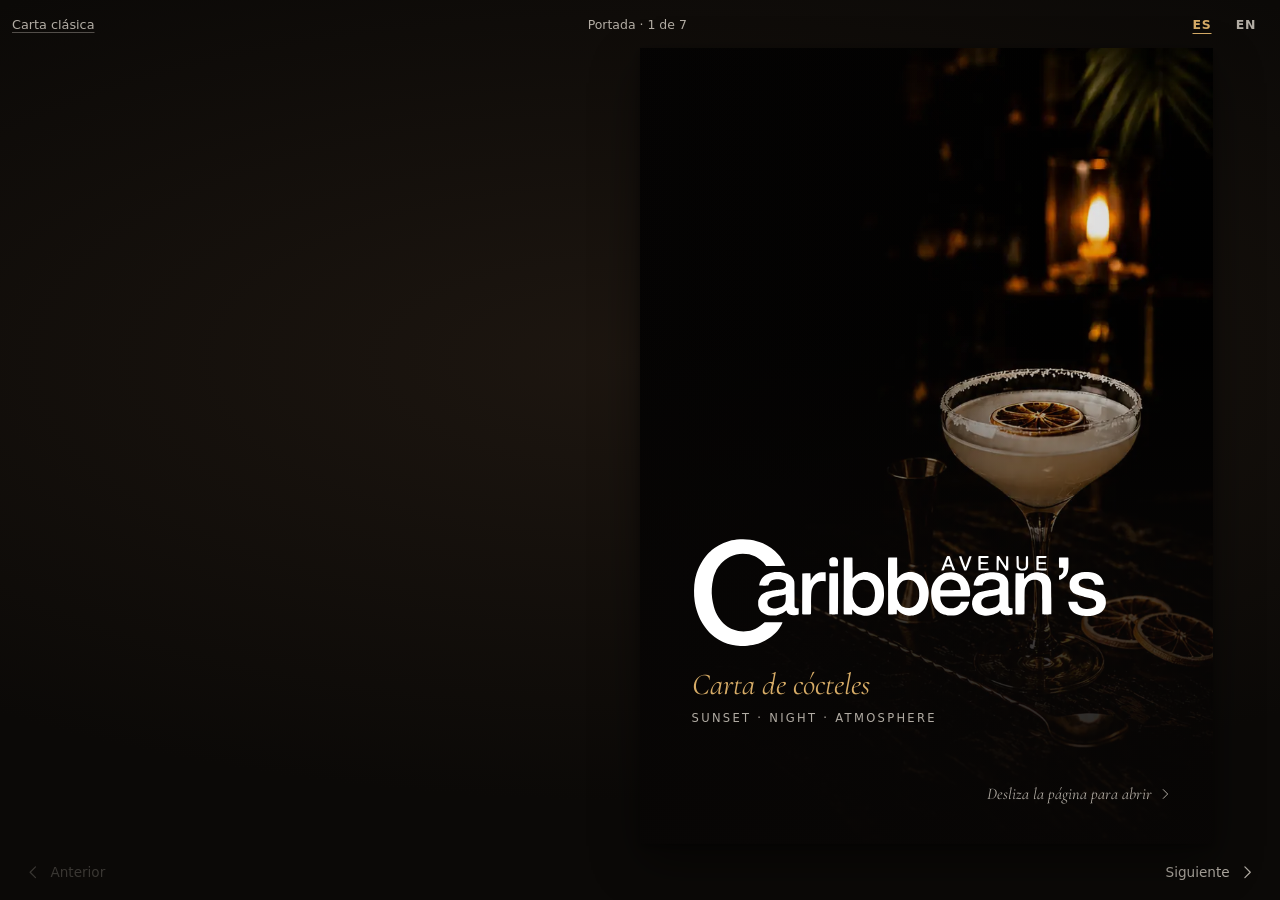
==== libro/index.html @ bbd30060 "Carta de 12 cócteles, Top ventas, logo real y modo libro editorial - Carta clásica: los 12 cócteles " ====
<!doctype html>
<html lang="es">
  <head>
    <meta charset="utf-8">
    <meta name="viewport" content="width=device-width, initial-scale=1, viewport-fit=cover">
    <meta name="theme-color" content="#0d0b09">
    <meta name="robots" content="noindex">
    <meta name="description" content="Carta de cócteles de Caribbean's Avenue, en formato libro.">
    <title>Caribbean's Avenue · Carta</title>
    <link rel="icon" href="data:image/svg+xml,%3Csvg xmlns='http://www.w3.org/2000/svg' viewBox='0 0 32 32'%3E%3Crect width='32' height='32' rx='7' fill='%23070606'/%3E%3Cg fill='none' stroke='%23d7ac67' stroke-width='2' stroke-linecap='round'%3E%3Cpath d='M16 26V12'/%3E%3Cpath d='M16 13c-5 1-7 4-8 8M16 13c5 1 7 4 8 8M16 12c-3-3-6-4-9-3M16 12c3-3 6-4 9-3M16 12c-1-4 0-6 2-8'/%3E%3C/g%3E%3C/svg%3E">
    <link rel="preload" href="../assets/fonts/cormorant.woff2" as="font" type="font/woff2" crossorigin>
    <link rel="preload" href="../assets/fonts/cormorant-italic.woff2" as="font" type="font/woff2" crossorigin>
    <link rel="preload" as="image" href="../assets/img/portada-828.webp" imagesrcset="../assets/img/portada-540.webp 540w, ../assets/img/portada-828.webp 828w" imagesizes="100vw" fetchpriority="high">
    <!-- fetch the whole module graph in parallel instead of import-by-import (matters on 3G) -->
    <link rel="modulepreload" href="js/main.js">
    <link rel="modulepreload" href="js/config.js">
    <link rel="modulepreload" href="js/data-adapter.js">
    <link rel="modulepreload" href="js/motion.js">
    <link rel="modulepreload" href="js/text-motion.js">
    <link rel="modulepreload" href="js/editorial-pages.js">
    <link rel="modulepreload" href="js/book-engine.js">
    <link rel="modulepreload" href="js/product-detail.js">
    <link rel="modulepreload" href="js/shared-transition.js">
    <link rel="modulepreload" href="../data/carta.js">
    <link rel="stylesheet" href="css/tokens.css">
    <link rel="stylesheet" href="themes/caribbeans-avenue.css">
    <link rel="stylesheet" href="css/editorial.css">
  </head>
  <body>
    <div class="app" id="app">
      <header class="chrome chrome-top">
        <a class="chrome-link" href="../" data-i18n="classic">Carta clásica</a>
        <p class="folio" id="folio" aria-live="polite"></p>
        <div class="lang" role="group" aria-label="Idioma / Language">
          <button type="button" data-locale="es" aria-pressed="true">ES</button>
          <button type="button" data-locale="en" aria-pressed="false">EN</button>
        </div>
      </header>

      <main class="stage" id="stage" aria-label="Carta">
        <!-- Pages are built from data/carta.js by editorial-pages.js -->
        <noscript>
          <p class="noscript">Esta versión necesita JavaScript. <a href="../">Abrir la carta clásica</a>.</p>
        </noscript>
      </main>

      <nav class="chrome chrome-bottom" aria-label="Pasar página">
        <button class="turn turn-prev" type="button" data-turn="prev">
          <svg viewBox="0 0 24 24" aria-hidden="true"><path d="M15 5l-7 7 7 7"/></svg>
          <span data-i18n="prev">Anterior</span>
        </button>
        <button class="turn turn-next" type="button" data-turn="next">
          <span data-i18n="next">Siguiente</span>
          <svg viewBox="0 0 24 24" aria-hidden="true"><path d="M9 5l7 7-7 7"/></svg>
        </button>
      </nav>
    </div>

    <dialog class="detail" id="detail" aria-labelledby="detailName">
      <div class="detail-surface" id="detailSurface">
        <div class="detail-bar">
          <button class="detail-close" type="button" data-close>
            <svg viewBox="0 0 24 24" aria-hidden="true"><path d="M15 5l-7 7 7 7"/></svg>
            <span data-i18n="back">Volver a la carta</span>
          </button>
        </div>
        <div class="detail-hero" id="detailHero"></div>
        <div class="detail-body">
          <h2 class="detail-name" id="detailName"></h2>
          <p class="detail-price" id="detailPrice"></p>
          <p class="detail-description" id="detailDescription"></p>
          <section class="detail-section" aria-labelledby="ingredientsTitle">
            <h3 id="ingredientsTitle" data-i18n="ingredients">Ingredientes</h3>
            <ul class="ingredients" id="detailIngredients"></ul>
          </section>
          <section class="detail-section" aria-labelledby="allergensTitle">
            <h3 id="allergensTitle" data-i18n="allergens">Alérgenos</h3>
            <p class="detail-allergens" id="detailAllergens"></p>
          </section>
          <p class="detail-meta" id="detailMeta"></p>
          <button class="detail-replay" id="detailReplay" type="button" hidden>
            <svg viewBox="0 0 24 24" aria-hidden="true"><path d="M4 12a8 8 0 1 0 2.4-5.7M4 4v4.5h4.5"/></svg>
            <span data-i18n="replay">Ver de nuevo</span>
          </button>
        </div>
      </div>
    </dialog>

    <script src="vendor/page-flip-2.0.7.browser.js" defer></script>
    <script src="vendor/gsap-3.15.0.min.js" defer></script>
    <script type="module" src="js/main.js"></script>
  </body>
</html>
---- libro/css/tokens.css ----
/* Aledares · editorial menu engine · design tokens
   Engine defaults. Each restaurant overrides them in themes/<restaurant>.css;
   the engine CSS (editorial.css) only ever reads these variables. */

:root {
  /* Colour: the table, the paper, the ink */
  --ed-table: #0d0b09;
  --ed-table-light: #1a1511;
  --ed-paper: #ece4d6;
  --ed-paper-shade: #ddd2bf;
  --ed-ink: #1e1a16;
  --ed-ink-soft: #5f564d;
  --ed-ink-faint: rgba(30, 26, 22, 0.16);
  --ed-accent: #7a5a24;          /* prices, marks: 5.1:1 on --ed-paper */
  --ed-accent-bright: #d7ac67;   /* accent on dark surfaces */
  --ed-on-dark: #f3ece0;
  --ed-on-dark-soft: rgba(243, 236, 224, 0.72);
  --ed-focus: #b07d2c;

  /* Type */
  --ed-serif: "Cormorant Garamond", "Iowan Old Style", "Palatino Linotype", Georgia, serif;
  --ed-sans: ui-sans-serif, system-ui, -apple-system, "Segoe UI", Roboto, sans-serif;
  --ed-display-weight: 600;
  --ed-label-tracking: 0.16em;

  /* Spacing scale (4-based) */
  --ed-s1: 0.25rem;
  --ed-s2: 0.5rem;
  --ed-s3: 0.75rem;
  --ed-s4: 1rem;
  --ed-s5: 1.5rem;
  --ed-s6: 2rem;
  --ed-s7: 3rem;

  /* Paper */
  --ed-paper-shadow: 0 1.2rem 2.8rem rgba(0, 0, 0, 0.45), 0 0.2rem 0.5rem rgba(0, 0, 0, 0.3);
  --ed-spine-shade: 0.16;        /* darkness of the gutter gradient */
  --ed-grain-opacity: 0.32;

  /* Glass & reflections (cocktail scene) */
  --ed-glass-highlight: 0.7;

  /* Motion: two curves, a handful of durations */
  --ed-ease-out: cubic-bezier(0.215, 0.61, 0.355, 1);   /* = GSAP power3.out */
  --ed-ease-in: cubic-bezier(0.55, 0.085, 0.68, 0.53);  /* = GSAP power2.in */
  --ed-dur-micro: 160ms;
  --ed-dur-text: 360ms;
  --ed-dur-open: 420ms;
  --ed-dur-close: 320ms;

  /* Layout */
  --ed-chrome-top: 3rem;
  --ed-chrome-bottom: 3.5rem;
  --ed-stage-gap: 0.5rem;
  --ed-tap: 2.75rem;             /* minimum touch target */
}
---- libro/themes/caribbeans-avenue.css ----
/* Caribbean's Avenue · theme for the editorial menu engine.
   Night bar, warm gold, ivory paper. Fonts: Cormorant Garamond (SIL OFL 1.1), self-hosted. */

@font-face {
  font-family: "Cormorant Garamond";
  src: url("../../assets/fonts/cormorant.woff2") format("woff2");
  font-weight: 300 700;
  font-style: normal;
  font-display: swap;
}

@font-face {
  font-family: "Cormorant Garamond";
  src: url("../../assets/fonts/cormorant-italic.woff2") format("woff2");
  font-weight: 400 600;
  font-style: italic;
  font-display: swap;
}

:root {
  --ed-table: #0b0907;
  --ed-table-light: #1d1610;
  --ed-paper: #ede5d7;
  --ed-paper-shade: #ddd1bc;
  --ed-ink: #1f1a15;
  --ed-ink-soft: #5c5249;
  --ed-accent: #7a5a24;
  --ed-accent-bright: #d7ac67;
}
---- libro/css/editorial.css ----
/* Aledares · editorial menu engine
   Reads only tokens (--ed-*). Restaurant look lives in themes/. */

* {
  box-sizing: border-box;
}

html,
body {
  height: 100%;
  margin: 0;
  overflow: hidden;
  background: var(--ed-table);
  color: var(--ed-on-dark);
  font-family: var(--ed-sans);
  -webkit-text-size-adjust: 100%;
}

body {
  min-width: 320px;
  background:
    radial-gradient(120% 70% at 50% 40%, var(--ed-table-light), transparent 70%),
    var(--ed-table);
}

button {
  font: inherit;
  color: inherit;
}

:focus-visible {
  outline: 2px solid var(--ed-focus);
  outline-offset: 3px;
}

::selection {
  background: rgba(176, 125, 44, 0.3);
}

h1,
h2,
h3,
p,
ul,
ol,
figure {
  margin: 0;
}

ul,
ol {
  padding: 0;
  list-style: none;
}

.tm-word {
  display: inline-block;
}

/* ---------- App frame ---------- */

.app {
  display: grid;
  grid-template-rows: var(--ed-chrome-top) minmax(0, 1fr) var(--ed-chrome-bottom);
  height: 100vh;
  height: 100svh;
  padding: env(safe-area-inset-top) env(safe-area-inset-right) env(safe-area-inset-bottom) env(safe-area-inset-left);
  transform-origin: 50% 45%;
}

.chrome {
  display: flex;
  align-items: center;
  justify-content: space-between;
  gap: var(--ed-s3);
  padding: 0 var(--ed-s3);
  color: var(--ed-on-dark-soft);
  font-size: 0.8rem;
}

.chrome-link {
  display: inline-flex;
  align-items: center;
  min-height: var(--ed-tap);
  color: inherit;
  text-decoration: underline;
  text-decoration-color: rgba(243, 236, 224, 0.3);
  text-underline-offset: 0.25em;
}

.folio {
  overflow: hidden;
  font-size: 0.78rem;
  font-variant-numeric: tabular-nums;
  text-overflow: ellipsis;
  white-space: nowrap;
}

.lang {
  display: flex;
}

.lang button {
  min-width: var(--ed-tap);
  min-height: var(--ed-tap);
  padding: 0;
  border: 0;
  background: transparent;
  color: var(--ed-on-dark-soft);
  font-size: 0.78rem;
  font-weight: 600;
  letter-spacing: 0.06em;
  cursor: pointer;
}

.lang button[aria-pressed="true"] {
  color: var(--ed-accent-bright);
  text-decoration: underline;
  text-underline-offset: 0.35em;
}

.turn {
  display: inline-flex;
  align-items: center;
  gap: var(--ed-s2);
  min-height: var(--ed-tap);
  padding: 0 var(--ed-s3);
  border: 0;
  background: transparent;
  color: var(--ed-on-dark-soft);
  font-size: 0.85rem;
  cursor: pointer;
  transition: color var(--ed-dur-micro) ease, opacity var(--ed-dur-micro) ease;
}

.turn svg,
.detail-close svg,
.detail-replay svg {
  width: 1.15rem;
  height: 1.15rem;
  fill: none;
  stroke: currentColor;
  stroke-width: 1.6;
  stroke-linecap: round;
  stroke-linejoin: round;
}

.turn:disabled {
  opacity: 0.28;
  cursor: default;
}

@media (hover: hover) {
  .turn:not(:disabled):hover,
  .chrome-link:hover {
    color: var(--ed-on-dark);
  }
}

/* ---------- Stage & book ---------- */

.stage {
  position: relative;
  display: flex;
  align-items: center;
  justify-content: center;
  min-height: 0;
  margin: 0 var(--ed-stage-gap);
  touch-action: pan-y pinch-zoom;
  user-select: none;
  -webkit-user-select: none;
  -webkit-touch-callout: none;
}

.book {
  width: 100%;
}

.stage.is-dragging,
.stage.is-dragging * {
  cursor: grabbing;
}

.noscript {
  max-width: 24rem;
  padding: var(--ed-s5);
  color: var(--ed-on-dark);
  font-family: var(--ed-serif);
  font-size: 1.3rem;
  text-align: center;
}

.noscript a {
  color: var(--ed-accent-bright);
}

/* ---------- Pages ---------- */

.page {
  position: relative;
  overflow: hidden;
  container-type: size;
  background: var(--ed-paper);
  color: var(--ed-ink);
  box-shadow: var(--ed-paper-shadow);
}

.page--paper {
  --grain: url("data:image/svg+xml,%3Csvg xmlns='http://www.w3.org/2000/svg' width='180' height='180'%3E%3Cfilter id='n'%3E%3CfeTurbulence type='fractalNoise' baseFrequency='.85' numOctaves='2' stitchTiles='stitch'/%3E%3CfeColorMatrix values='0 0 0 0 .12 0 0 0 0 .1 0 0 0 0 .08 0 0 0 .1 0'/%3E%3C/filter%3E%3Crect width='100%25' height='100%25' filter='url(%23n)'/%3E%3C/svg%3E");
  background:
    linear-gradient(90deg, rgba(40, 28, 16, var(--ed-spine-shade)), rgba(40, 28, 16, 0) 7%),
    var(--grain),
    linear-gradient(180deg, var(--ed-paper), var(--ed-paper-shade));
}

/* Left-hand pages of a spread carry the gutter on the right. */
.page--paper.--left {
  background:
    linear-gradient(270deg, rgba(40, 28, 16, var(--ed-spine-shade)), rgba(40, 28, 16, 0) 7%),
    var(--grain),
    linear-gradient(180deg, var(--ed-paper), var(--ed-paper-shade));
}

.page-body {
  position: absolute;
  inset: 9cqh 8cqw 9cqh 11cqw;
  display: flex;
  flex-direction: column;
}

.folio-foot {
  position: absolute;
  right: 8cqw;
  bottom: 3.6cqh;
  left: 11cqw;
  display: flex;
  justify-content: space-between;
  color: var(--ed-ink-soft);
  font-family: var(--ed-serif);
  font-size: 0.95rem;
  font-variant: small-caps;
  font-variant-numeric: oldstyle-nums;
  letter-spacing: 0.05em;
}

/* Cover */
.page--cover,
.page--back {
  background: #0b0907;
  color: var(--ed-on-dark);
}

.cover-photo {
  position: absolute;
  inset: 0;
  width: 100%;
  height: 100%;
  object-fit: cover;
  object-position: 68% center;
}

.cover-shade {
  position: absolute;
  inset: 0;
  background:
    linear-gradient(0deg, rgba(8, 6, 5, 0.94) 0%, rgba(8, 6, 5, 0.72) 34%, rgba(8, 6, 5, 0.12) 64%),
    linear-gradient(90deg, rgba(8, 6, 5, 0.55), transparent 70%);
}

.cover-text {
  position: absolute;
  right: 10cqw;
  bottom: 15cqh;
  left: 9cqw;
}

/* The real logotype: never re-set in a font. */
.cover-title {
  width: min(80cqw, 26rem);
  margin: 0;
  line-height: 0;
}

.cover-logo {
  display: block;
  width: 100%;
  height: auto;
}

.cover-sub {
  margin-top: 1.1rem;
  color: var(--ed-accent-bright);
  font-family: var(--ed-serif);
  font-size: clamp(1.25rem, 6.4cqw, 1.9rem);
  font-style: italic;
}

.cover-tagline {
  margin-top: 0.5rem;
  color: var(--ed-on-dark-soft);
  font-size: 0.72rem;
  letter-spacing: 0.2em;
  text-transform: uppercase;
}

.cover-hint {
  position: absolute;
  right: 7cqw;
  bottom: 5cqh;
  display: inline-flex;
  align-items: center;
  gap: 0.3rem;
  color: var(--ed-on-dark-soft);
  font-family: var(--ed-serif);
  font-size: 1.02rem;
  font-style: italic;
}

.cover-hint svg {
  width: 1rem;
  height: 1rem;
  fill: none;
  stroke: currentColor;
  stroke-width: 1.5;
}

/* Contents */
.contents-title,
.cat-title {
  font-family: var(--ed-serif);
  font-weight: var(--ed-display-weight);
  line-height: 0.92;
  letter-spacing: -0.01em;
  text-wrap: balance;
}

.contents-title {
  font-size: clamp(2.4rem, 14cqw, 4.4rem);
}

.contents-list {
  margin-top: 4.5cqh;
  border-bottom: 1px solid var(--ed-ink-faint);
}

.contents-entry,
.top-entry,
.dish {
  width: 100%;
  border: 0;
  background: transparent;
  color: inherit;
  text-align: left;
  cursor: pointer;
  -webkit-tap-highlight-color: transparent;
}

.contents-entry {
  display: grid;
  grid-template-columns: minmax(0, 1fr) auto;
  align-items: baseline;
  column-gap: var(--ed-s3);
  min-height: var(--ed-tap);
  padding: 1.6cqh 0;
  border-top: 1px solid var(--ed-ink-faint);
}

.contents-name {
  font-family: var(--ed-serif);
  font-size: clamp(1.3rem, 6.6cqw, 1.8rem);
  font-weight: 600;
  line-height: 1.05;
}

.contents-sub {
  grid-column: 1;
  color: var(--ed-ink-soft);
  font-family: var(--ed-serif);
  font-size: 1rem;
  font-style: italic;
}

.contents-page {
  grid-column: 2;
  grid-row: 1 / span 2;
  align-self: center;
  color: var(--ed-accent);
  font-family: var(--ed-serif);
  font-size: 1.35rem;
  font-weight: 600;
  font-variant-numeric: oldstyle-nums;
}

.contents-top {
  margin-top: auto;
  padding-top: 3cqh;
}

.contents-top-title {
  display: flex;
  align-items: center;
  gap: 0.4rem;
  color: var(--ed-accent);
  font-size: 0.78rem;
  font-weight: 650;
  letter-spacing: 0.08em;
}

.contents-top-lede {
  margin-top: 0.2rem;
  color: var(--ed-ink-soft);
  font-family: var(--ed-serif);
  font-size: 1rem;
  font-style: italic;
}

.contents-top-list {
  margin-top: 0.6rem;
  counter-reset: top;
}

.top-entry {
  display: flex;
  align-items: baseline;
  gap: var(--ed-s3);
  min-height: var(--ed-tap);
  padding: 0.55rem 0;
  border-top: 1px solid var(--ed-ink-faint);
}

.top-entry-name {
  font-family: var(--ed-serif);
  font-size: 1.18rem;
  font-weight: 600;
}

.top-entry-price {
  margin-left: auto;
  color: var(--ed-accent);
  font-family: var(--ed-serif);
  font-size: 1.12rem;
  font-weight: 600;
  font-variant-numeric: tabular-nums;
}

.mark-star {
  flex: 0 0 auto;
  width: 0.95em;
  height: 0.95em;
  fill: none;
  stroke: currentColor;
  stroke-width: 1.7;
  stroke-linejoin: round;
}

/* Category pages: an off-centre photograph, then the list. */
.page--category {
  --photo-h: 33cqh;
}

.page--category:has(.cat-list[data-count="4"]) {
  --photo-h: 25cqh;
}

.cat-photo {
  position: absolute;
  top: 0;
  left: 0;
  width: 80%;
  height: var(--photo-h);
  overflow: hidden;
  background: #2a2119;
}

.cat-photo--right {
  right: 0;
  left: auto;
}

.cat-photo img {
  width: 100%;
  height: 100%;
  object-fit: cover;
  object-position: 70% 42%;
  opacity: 0;
  transition: opacity 500ms var(--ed-ease-out);
}

.cat-photo img.is-loaded {
  opacity: 1;
}

.page--category .page-body {
  top: calc(var(--photo-h) + 4.2cqh);
}

.cat-title {
  font-size: clamp(2.3rem, 12.5cqw, 4rem);
}

.cat-sub {
  margin-top: 0.35rem;
  color: var(--ed-ink-soft);
  font-family: var(--ed-serif);
  font-size: 1.1rem;
  font-style: italic;
}

.cat-list {
  margin-top: 3.2cqh;
}

.cat-list > li + li {
  border-top: 1px solid var(--ed-ink-faint);
}

.dish {
  display: grid;
  gap: 0.2rem;
  padding: 1.7cqh 0;
}

.dish-line {
  display: flex;
  align-items: baseline;
  gap: var(--ed-s3);
}

.dish-name {
  font-family: var(--ed-serif);
  font-size: clamp(1.25rem, 6.3cqw, 1.75rem);
  font-weight: 600;
  line-height: 1.05;
  transition: color var(--ed-dur-micro) ease;
}

.dish-price {
  margin-left: auto;
  color: var(--ed-accent);
  font-family: var(--ed-serif);
  font-size: clamp(1.15rem, 5.6cqw, 1.5rem);
  font-weight: 600;
  font-variant-numeric: lining-nums tabular-nums;
  white-space: nowrap;
}

.dish-desc {
  max-width: 32ch;
  color: var(--ed-ink-soft);
  font-family: var(--ed-serif);
  font-size: clamp(0.98rem, 4.5cqw, 1.15rem);
  font-style: italic;
  line-height: 1.28;
}

.dish-mark {
  display: inline-flex;
  align-items: center;
  gap: 0.3rem;
  margin-top: 0.15rem;
  color: var(--ed-accent);
  font-size: 0.74rem;
  font-weight: 600;
}

.dish:active .dish-name {
  color: var(--ed-accent);
}

@media (hover: hover) {
  .dish:hover .dish-name,
  .contents-entry:hover .contents-name,
  .top-entry:hover .top-entry-name {
    color: var(--ed-accent);
  }
}

/* Back cover */
.back-body {
  position: absolute;
  inset: 0;
  display: flex;
  flex-direction: column;
  align-items: center;
  justify-content: center;
  gap: 1.2rem;
  padding: 10cqh 12cqw;
  text-align: center;
}

.palm {
  width: 4.5rem;
  height: 4.5rem;
  fill: none;
  stroke: var(--ed-accent-bright);
  stroke-width: 2.2;
  stroke-linecap: round;
}

.back-thanks {
  font-family: var(--ed-serif);
  font-size: 1.7rem;
  font-style: italic;
}

.back-notes {
  display: grid;
  gap: 0.6rem;
  max-width: 28ch;
  color: var(--ed-on-dark-soft);
  font-size: 0.86rem;
  line-height: 1.5;
}

.back-venue {
  margin-top: 1rem;
  color: var(--ed-accent-bright);
  font-family: var(--ed-serif);
  font-size: 1.2rem;
  font-weight: 600;
}

/* Without the flipbook: the same pages in a column. */
.stage.is-scroll {
  display: block;
  overflow-y: auto;
  padding: var(--ed-s3) 0;
}

.stage.is-scroll .page {
  width: min(100%, 30rem);
  height: min(84svh, 46rem);
  margin: 0 auto var(--ed-s4);
}

/* ---------- Product detail ---------- */

.detail {
  position: fixed;
  inset: 0;
  width: 100%;
  max-width: none;
  height: 100%;
  max-height: none;
  margin: 0;
  padding: 0;
  border: 0;
  background: transparent;
  color: var(--ed-ink);
}

.detail::backdrop {
  background: rgba(6, 5, 4, 0.5);
}

.detail-surface {
  --hero-h: min(42svh, 26rem);
  position: absolute;
  inset: 0;
  overflow-x: hidden;
  overflow-y: auto;
  overscroll-behavior: contain;
  background:
    url("data:image/svg+xml,%3Csvg xmlns='http://www.w3.org/2000/svg' width='180' height='180'%3E%3Cfilter id='n'%3E%3CfeTurbulence type='fractalNoise' baseFrequency='.85' numOctaves='2' stitchTiles='stitch'/%3E%3CfeColorMatrix values='0 0 0 0 .12 0 0 0 0 .1 0 0 0 0 .08 0 0 0 .1 0'/%3E%3C/filter%3E%3Crect width='100%25' height='100%25' filter='url(%23n)'/%3E%3C/svg%3E"),
    var(--ed-paper);
}

.detail-bar {
  position: sticky;
  top: 0;
  z-index: 3;
  display: flex;
  height: calc(3.5rem + env(safe-area-inset-top));
  padding: calc(env(safe-area-inset-top) + 0.4rem) 0.75rem 0.4rem;
  pointer-events: none;
}

.detail-close {
  display: inline-flex;
  align-items: center;
  gap: 0.35rem;
  min-height: var(--ed-tap);
  padding: 0 1rem 0 0.7rem;
  border: 1px solid var(--ed-ink-faint);
  border-radius: 999px;
  background: rgba(237, 229, 215, 0.9);
  color: var(--ed-ink);
  font-size: 0.86rem;
  cursor: pointer;
  pointer-events: auto;
}

.detail-surface:is([data-hero="scene"], [data-hero="photo"]) .detail-close {
  border-color: rgba(243, 236, 224, 0.22);
  background: rgba(12, 9, 7, 0.55);
  color: var(--ed-on-dark);
}

.detail-hero {
  position: relative;
  height: var(--hero-h);
  margin-top: calc(-3.5rem - env(safe-area-inset-top));
  overflow: hidden;
  background: #0c0907;
}

.detail-surface[data-hero="type"] .detail-hero {
  display: none;
}

.detail-scene,
.detail-photo {
  display: block;
  width: 100%;
  height: 100%;
}

.detail-photo {
  object-fit: cover;
}

.detail-body {
  max-width: 38rem;
  margin: 0 auto;
  padding: 1.6rem 1.5rem calc(2.5rem + env(safe-area-inset-bottom)) 1.75rem;
}

/* No photo, no scene: the name is the picture. */
.detail-surface[data-hero="type"] .detail-body {
  padding-top: clamp(2.2rem, 14svh, 8rem);
}

.detail-surface[data-hero="type"] .detail-price {
  display: flex;
  align-items: center;
  gap: 0.9rem;
}

.detail-surface[data-hero="type"] .detail-price::after {
  content: "";
  flex: 0 0 4.5rem;
  height: 1px;
  background: var(--ed-accent);
  opacity: 0.6;
}

.detail-name {
  font-family: var(--ed-serif);
  font-size: clamp(2.4rem, 11vw, 3.6rem);
  font-weight: var(--ed-display-weight);
  line-height: 0.95;
  letter-spacing: -0.01em;
  text-wrap: balance;
}

.detail-surface[data-hero="type"] .detail-name {
  font-size: clamp(3rem, 15vw, 5rem);
  line-height: 0.9;
}

.detail-price {
  margin-top: 0.6rem;
  color: var(--ed-accent);
  font-family: var(--ed-serif);
  font-size: 1.6rem;
  font-weight: 600;
  font-variant-numeric: lining-nums tabular-nums;
}

.detail-description {
  max-width: 30ch;
  margin-top: 0.9rem;
  font-family: var(--ed-serif);
  font-size: 1.3rem;
  font-style: italic;
  line-height: 1.38;
}

.detail-section {
  margin-top: 1.5rem;
  padding-top: 0.85rem;
  border-top: 1px solid var(--ed-ink-faint);
}

.detail-section h3 {
  color: var(--ed-ink-soft);
  font-size: 0.78rem;
  font-weight: 600;
  letter-spacing: 0.08em;
}

.ingredients {
  display: flex;
  flex-wrap: wrap;
  gap: 0.15rem 0;
  margin-top: 0.45rem;
}

.ingredients li {
  font-family: var(--ed-serif);
  font-size: 1.22rem;
  font-weight: 500;
}

.ingredients li:not(:last-child)::after {
  content: "·";
  margin: 0 0.55rem;
  color: var(--ed-accent);
}

.detail-allergens {
  max-width: 44ch;
  margin-top: 0.4rem;
  color: var(--ed-ink-soft);
  font-size: 0.92rem;
  line-height: 1.5;
}

.detail-meta {
  display: flex;
  flex-wrap: wrap;
  align-items: center;
  gap: 0.4rem 0.8rem;
  margin-top: 1.4rem;
  color: var(--ed-ink-soft);
  font-family: var(--ed-serif);
  font-size: 1.02rem;
  font-variant: small-caps;
  letter-spacing: 0.03em;
}

.detail-top {
  color: var(--ed-accent);
}

.detail-replay {
  position: absolute;
  top: calc(var(--hero-h) - 3.4rem);
  right: 0.9rem;
  z-index: 2;
  display: inline-flex;
  align-items: center;
  gap: 0.35rem;
  min-height: var(--ed-tap);
  padding: 0 0.95rem 0 0.75rem;
  border: 1px solid rgba(243, 236, 224, 0.22);
  border-radius: 999px;
  background: rgba(12, 9, 7, 0.5);
  color: var(--ed-on-dark);
  font-size: 0.82rem;
  cursor: pointer;
}

.detail-replay[hidden] {
  display: none;
}

/* ---------- Larger screens ---------- */

@media (min-width: 760px) {
  .detail-surface {
    --hero-h: min(52svh, 32rem);
  }
}

@media (prefers-reduced-motion: reduce) {
  *,
  *::before,
  *::after {
    transition-duration: 1ms !important;
    animation-duration: 1ms !important;
  }
}
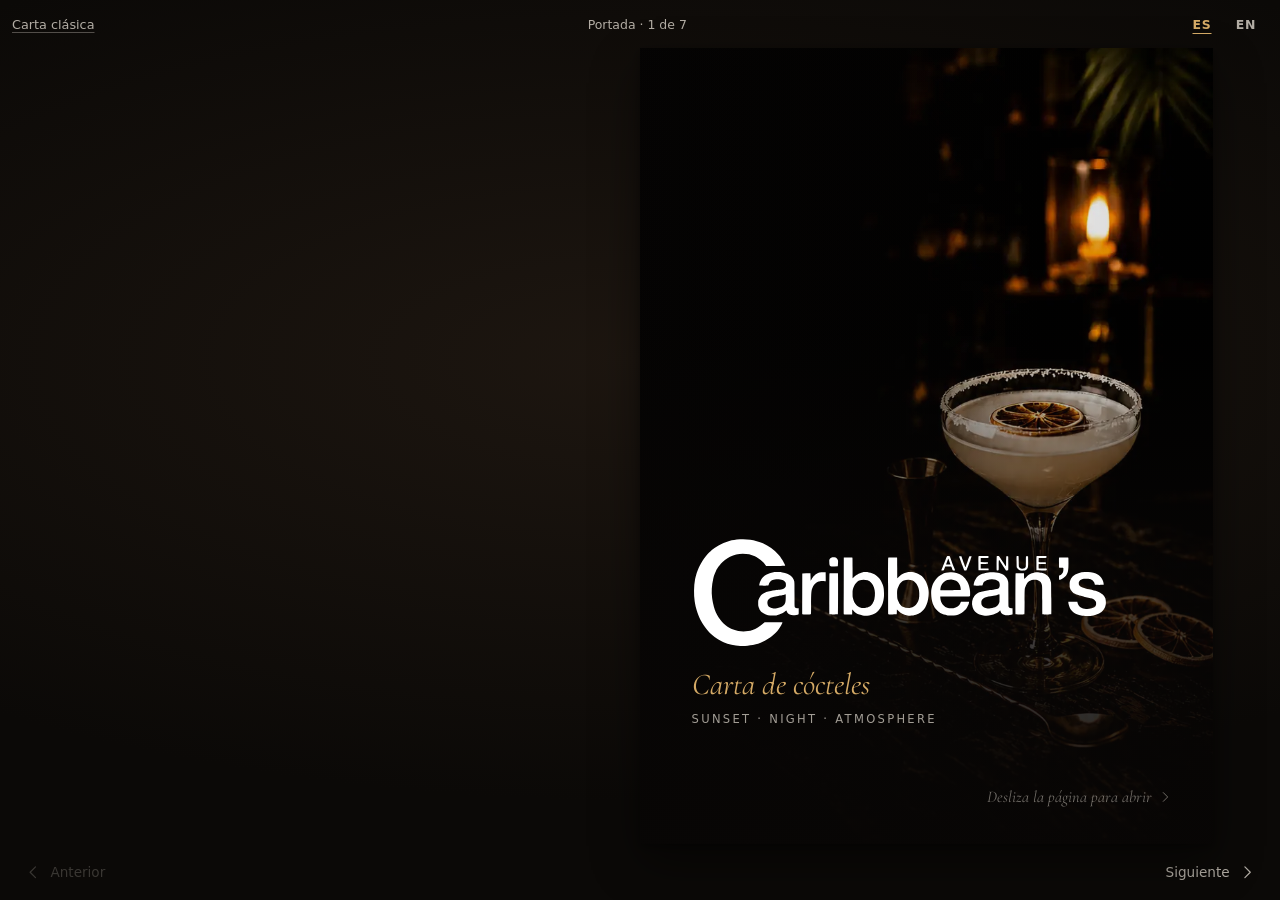
==== commit a5064e27: "El libro pasa a ser la carta principal, con intro de marca - La raíz redirige a /libro/; la carta cl" ====
--- a/libro/index.html
+++ b/libro/index.html
@@ -8,6 +8,58 @@
     <meta name="description" content="Carta de cócteles de Caribbean's Avenue, en formato libro.">
     <title>Caribbean's Avenue · Carta</title>
     <link rel="icon" href="data:image/svg+xml,%3Csvg xmlns='http://www.w3.org/2000/svg' viewBox='0 0 32 32'%3E%3Crect width='32' height='32' rx='7' fill='%23070606'/%3E%3Cg fill='none' stroke='%23d7ac67' stroke-width='2' stroke-linecap='round'%3E%3Cpath d='M16 26V12'/%3E%3Cpath d='M16 13c-5 1-7 4-8 8M16 13c5 1 7 4 8 8M16 12c-3-3-6-4-9-3M16 12c3-3 6-4 9-3M16 12c-1-4 0-6 2-8'/%3E%3C/g%3E%3C/svg%3E">
+    <!-- Brand intro: decided before first paint, so it never flashes when skipped. -->
+    <script>
+      (function () {
+        var seen = false;
+        try { seen = sessionStorage.getItem("ed-intro-seen") === "1"; } catch (e) {}
+        if (/[?&]intro=0(&|$)/.test(location.search)) seen = true;
+        if (/[?&]intro=(1|debug)(&|$)/.test(location.search)) seen = false;
+        document.documentElement.classList.add(seen ? "no-intro" : "intro-active");
+      })();
+    </script>
+    <style>
+      /* Critical intro styles, inline so the logo draws on the very first paint. */
+      @property --sweep { syntax: "<angle>"; inherits: false; initial-value: 0deg; }
+      .intro { display: none; }
+      .intro-active .intro { position: fixed; inset: 0; z-index: 100; display: grid; place-items: center; }
+      .intro-veil { position: absolute; inset: 0; background: #0b0907; }
+      .intro.is-opening .intro-veil {
+        -webkit-mask: radial-gradient(circle var(--hr, 0px) at var(--hx, 50%) var(--hy, 50%), transparent calc(100% - 1.5px), #000 100%);
+        mask: radial-gradient(circle var(--hr, 0px) at var(--hx, 50%) var(--hy, 50%), transparent calc(100% - 1.5px), #000 100%);
+      }
+      .intro-logo { position: relative; width: min(78vw, 23rem); aspect-ratio: 1042 / 278; margin-top: -9vh; }
+      .intro-logo svg { position: absolute; inset: 0; width: 100%; height: 100%; overflow: visible; }
+      /* 1. the ring of the C is drawn from the cut of the C, round, back to it */
+      .intro-active .intro-ring {
+        -webkit-mask-image: conic-gradient(from 118deg at 13.31% 50%, #000 calc(var(--sweep) - 10deg), transparent var(--sweep));
+        mask-image: conic-gradient(from 118deg at 13.31% 50%, #000 calc(var(--sweep) - 10deg), transparent var(--sweep));
+        animation: intro-sweep 480ms cubic-bezier(0.33, 0, 0.2, 1) 50ms both;
+      }
+      /* 2. the word rises letter by letter out of its own baseline */
+      .intro-word { clip-path: inset(-20% 0 28.6% 0); }
+      .intro-word path { transform-box: fill-box; transform: translateY(112%); animation: intro-rise 360ms cubic-bezier(0.215, 0.61, 0.355, 1) both; animation-delay: calc(110ms + var(--i, 0) * 24ms); }
+      .intro-word .intro-accent { opacity: 0; transform: translateY(-80%); animation: intro-accent 260ms cubic-bezier(0.215, 0.61, 0.355, 1) 420ms both; }
+      /* 3. AVENUE is uncovered left to right, like light along a sign */
+      .intro-avenue { clip-path: inset(-20% 40.2% -20% 0); animation: intro-wipe 360ms cubic-bezier(0.215, 0.61, 0.355, 1) 280ms both; }
+      /* the edge of the aperture catches the light, then the light is just the room */
+      .intro-rim { position: absolute; inset: 0; width: 100%; height: 100%; pointer-events: none; overflow: visible; }
+      .intro-rim circle { fill: none; stroke: #d7ac67; stroke-width: 1.5; opacity: 0; }
+      .intro-status { position: absolute; left: 1.5rem; right: 1.5rem; top: calc(50% + 4.5rem); margin: 0; color: rgba(243, 236, 224, 0.62); font: 500 0.82rem/1.5 ui-sans-serif, system-ui, -apple-system, "Segoe UI", Roboto, sans-serif; text-align: center; opacity: 0; transition: opacity 400ms ease; }
+      .intro.is-waiting .intro-status { opacity: 1; }
+      .intro-status a { color: #d7ac67; }
+      .intro-active .cover-logo, .intro-active .cover-sub, .intro-active .cover-tagline, .intro-active .cover-hint { opacity: 0; }
+      @keyframes intro-sweep { from { --sweep: 0deg; } to { --sweep: 372deg; } }
+      @keyframes intro-rise { to { transform: none; } }
+      @keyframes intro-accent { to { opacity: 1; transform: none; } }
+      @keyframes intro-wipe { to { clip-path: inset(-20% 0 -20% 0); } }
+      @media (prefers-reduced-motion: reduce) {
+        .intro-active .intro * { animation: none !important; }
+        .intro-active .intro-ring { -webkit-mask-image: none; mask-image: none; }
+        .intro-word, .intro-avenue { clip-path: none; }
+        .intro-word path, .intro-word .intro-accent { opacity: 1; transform: none; }
+      }
+    </style>
     <link rel="preload" href="../assets/fonts/cormorant.woff2" as="font" type="font/woff2" crossorigin>
     <link rel="preload" href="../assets/fonts/cormorant-italic.woff2" as="font" type="font/woff2" crossorigin>
     <link rel="preload" as="image" href="../assets/img/portada-828.webp" imagesrcset="../assets/img/portada-540.webp 540w, ../assets/img/portada-828.webp 828w" imagesizes="100vw" fetchpriority="high">
@@ -27,9 +79,20 @@
     <link rel="stylesheet" href="css/editorial.css">
   </head>
   <body>
+    <!-- Brand intro (once per session). Paths: assets/brand/caribbeans-logo.svg, split in three layers. -->
+    <div class="intro" id="intro" aria-hidden="true">
+      <div class="intro-veil"></div>
+      <svg class="intro-rim" aria-hidden="true" focusable="false"><circle cx="0" cy="0" r="0"/></svg>
+      <div class="intro-logo" id="introLogo">
+        <svg class="intro-ring" viewBox="0 0 1042 278" focusable="false"><g fill="#fff" fill-rule="evenodd"><path d="M120.8 272.8C106.3 272.1 91.4 268.8 79.1 263.4C74.7 261.4 66.7 257.1 62.2 254.2C55.7 250 45.1 240.9 40.3 235.3C33.8 227.8 25.9 216.4 22.1 209C20 204.9 19.3 203.4 16.8 197.7C15.7 195.3 11.5 183 10.5 179.2C9.2 174.5 7.4 165.6 6.7 160.7C4.3 144.2 4.6 122.9 7.5 107C9 98.8 13.2 85 15.9 79.4C16.7 77.6 18.5 74 19.7 71.4C23.3 63.8 29.5 53.9 33.6 49.3C43.8 37.4 49.3 32.4 60.4 25C69 19.3 75.9 15.9 86.2 12.4C97.1 8.7 102 7.5 112.3 6.3C123.7 5 134.9 5.1 145.9 6.7C155.3 8 169.4 12 177.6 15.5C191.9 21.7 205.6 31.7 216.1 43.7C220.8 48.9 221.8 50.2 225.1 55.5C228.6 60.9 231.6 66.6 232.7 69.8C233.4 71.7 233.4 72.1 233 72.3C232.7 72.5 222.8 72.7 209.1 72.7L185.7 72.7L183.4 69.2C178.3 61.8 167 52.6 157.6 48.2C148.2 43.8 138.9 41.9 127.3 41.9C115.6 41.9 105.5 44.3 95.2 49.3C87.2 53.2 76.9 61.1 72.2 67C64 77.3 62.4 79.8 59.3 87C58.9 87.8 58.5 88.8 58.3 89.2C55.6 95.3 54.7 98.1 53.2 104.8C49.3 122.3 48.4 137.4 50.4 153C50.9 157.7 53.2 168.8 54.8 174.5C59.8 193 70.8 210 85 221.4C90.5 225.8 95.8 228.8 103.3 231.8C118 237.6 136.4 238 151.7 232.8C160.3 229.9 169.8 224.2 176.7 217.8C178.8 215.9 180.8 214.2 181.2 214C182 213.7 191.9 213.6 212.6 213.6C224.3 213.7 226.4 213.7 226.5 214.1C226.8 214.8 224.1 220.1 220.8 225.5C216.5 232.6 211.9 238 204.8 244.4C198.9 249.9 194.2 253.2 188.5 256.3C188 256.6 185.8 257.8 183.7 259.1C177.7 262.5 166.3 267.1 159.9 268.7C149.4 271.1 141.7 272.3 133 272.7C129.1 272.8 125.2 273 124.5 272.9C123.8 272.9 122.1 272.8 120.8 272.8Z"/></g></svg>
+        <svg class="intro-word" viewBox="0 0 1042 278" focusable="false"><g fill="#fff" fill-rule="evenodd"><path style="--i:0" d="M195.7 196.8C188.8 196 180.5 192.8 176 189.2C173.5 187.3 170.6 183.9 169.2 181.3C168.6 180.1 167.5 177.5 166.9 175.5C165.9 171.9 165.8 171.7 165.8 165.7C165.8 160.1 165.9 159.3 166.6 157.1C167.8 153.5 169.2 150.8 171.2 148.1C173.5 145.1 175.8 143.4 181.2 140.5C188.2 136.8 191.6 135.9 207.7 133.5C212.4 132.8 215.6 132.4 217.8 132.2C220.9 131.9 225.6 131 227.9 130.3C231.7 129.1 234.3 126.7 235 123.6C235.5 121.5 235.3 116.3 234.6 114.6C233.5 112 230.4 109.4 226.6 107.9C219.9 105.3 207.6 105.4 201.7 108C196.7 110.3 192.8 114.8 192.2 119.2C191.7 122.2 192.4 122 179.8 122C173.7 122 168.6 121.9 168.5 121.7C168.2 121.2 169.3 115.6 170.3 113C172.2 107.7 174.9 103.5 178.4 100.1C182.5 96.2 188.6 92.7 194.7 90.8C196.2 90.4 197.8 89.8 198.3 89.6C198.7 89.5 200.5 89 202.2 88.6C204.9 88.1 206.6 88 213.9 87.9C221.3 87.9 223 88 226.3 88.6C235.4 90.3 243 93.2 247.3 96.8C250.9 99.6 253.8 103.7 255.1 107.7C256.8 112.5 256.8 112.3 256.8 143.8C256.9 177.4 256.7 175.1 259.6 177.2C260.9 178.1 261.3 178.2 264.2 178.3L267.3 178.4L267.3 186C267.3 195 268 193.9 261.6 195.2C250.7 197.3 242.8 195.4 239.1 189.9C238.1 188.4 237.2 186.4 236.9 184.9C236.7 184.4 236.5 184 236.3 184C236.2 184 235.2 184.7 234.2 185.6C231.9 187.7 229.1 189.6 226.2 191.1C222.9 192.7 213.9 195.9 211.3 196.3C209.1 196.7 197.7 197 195.7 196.8ZM212.7 178.3C222.8 176.6 228.9 173.5 231.8 168.6C233.7 165.2 234.4 162.3 234.7 155.5C235.1 148.9 234.9 144 234.2 143.6C234 143.5 233.2 143.7 232.4 144.2C230.3 145.2 227.9 145.7 216 147.7C211.8 148.3 206.2 149.4 203.2 150C201.1 150.4 197.6 151.8 195.3 153.2C193.1 154.5 190.8 156.9 189.8 159C187.8 163.1 188.9 170.5 191.9 173.8C193.8 175.8 198.1 177.7 202.1 178.3C203.4 178.5 204.7 178.8 205 178.8C206.4 179.1 209.2 178.9 212.7 178.3Z"/><path style="--i:1" d="M276.1 193.6C276.1 193.3 276 170.2 276.1 142.2L276.2 91.2L286.4 91.1C294.5 91 296.7 91.1 296.7 91.4C296.7 91.6 296.8 95.8 297 100.7C297.1 106.2 297.3 109.5 297.5 109.5C297.7 109.5 298.6 108 299.5 106.1C301.5 102 302.9 100.2 306.1 97.1C310.5 92.9 314.2 90.7 319.2 89.1C322 88.3 322.6 88.2 328.5 88.2L334.8 88.2L334.9 99.6L335 111.1L333.4 110.9C329.5 110.4 323.6 110.3 321.1 110.6C315.3 111.5 312.5 113 308.3 117.1C305.5 119.9 304.5 121.3 302.6 125.3C298.8 133.3 298.4 138.1 298.3 174.2C298.3 188.5 298.2 193.3 297.9 193.6C297.3 194.2 276.4 194.2 276.1 193.6Z"/><path class="intro-accent" d="M347 73.2C344.7 72 343.9 68.9 343.9 62.5L343.8 57.5L345 55.4C346.9 51.9 349.5 50.7 355.1 50.7C358.1 50.7 359.7 51.1 361.7 52.5C363.5 53.8 364.8 55.8 365.5 58.4C366.1 60.5 366.1 62.8 365.4 70.8L365.2 73.5L356.5 73.6C349.5 73.6 347.7 73.6 347 73.2Z"/><path style="--i:2" d="M344.3 193.7C343.9 193.4 343.8 187.4 343.9 142.5C343.9 112.1 344.1 91.5 344.3 91.3C344.7 90.8 365.1 90.7 365.6 91.1C366.2 91.6 366.2 193.2 365.6 193.5C365 193.9 344.9 194.1 344.3 193.7Z"/><path style="--i:3" d="M427.7 196.5C425.2 196 422.9 195.4 419.2 194.3C413.2 192.3 407.3 188.3 403.4 183.2C402.6 182.2 401.8 181.3 401.7 181.3C401.5 181.3 401.3 184.1 401.3 187.6L401.2 193.8L391.1 193.9C382.3 194 381 193.9 380.5 193.5C380 193 380 186.5 380.1 122.2L380.2 51.5L390.8 51.4C398 51.4 401.6 51.4 401.8 51.7C402.1 51.9 402.2 59.9 402.2 77.5C402.2 91.5 402.3 103 402.4 103.1C402.8 103.5 403.5 102.9 405.7 100.4C408 97.8 410.5 95.7 413 94.3C413.8 93.8 415.3 93 416.3 92.4C418.9 90.9 423 89.4 426.2 88.6C430 87.7 438.5 87.7 443.3 88.6C449.1 89.8 452.9 91.1 456.9 93.6C458.3 94.4 459.5 95 459.6 95C460.1 95 464.9 99 467 101.2C471.2 105.6 474.1 110.4 477 117.8C480.1 125.6 480.7 129 480.9 139.8C481.1 148.9 480.8 153 479.3 159.8C477.1 170 473 177.9 466.6 184.6C462.1 189.2 458.9 191.3 452.5 193.8C445.3 196.7 434.9 197.8 427.7 196.5ZM435.8 177.5C438.9 176.9 439.6 176.7 443 175C445.9 173.6 449.7 170.2 452 166.9C454 164.1 456.2 159.2 456.8 156.1C459.1 145.2 458.8 135.6 455.8 126.7C452.9 117.9 447 111.3 439.7 108.6C436.3 107.4 433.5 106.9 429.5 106.9C417.1 107 409.2 113.3 404.2 127.3C402.5 131.8 402.2 134 402.2 141.8C402.2 148.2 402.3 149.6 402.9 152.3C404.8 160.8 407.3 166 411.6 170.5C414.2 173.1 416.2 174.5 419.5 175.8C424.7 177.9 430.5 178.5 435.8 177.5Z"/><path style="--i:4" d="M539.5 196.5C529.4 195 523 191.7 516.6 185C514.8 183.1 513.3 181.6 513.3 181.7C513.3 181.8 513.2 184.5 513.1 187.7C513 191.4 512.8 193.6 512.5 193.7C512.3 193.9 507.7 194 502.3 194C494.3 194 492.3 193.9 491.8 193.5C491.2 193.1 491.2 191.9 491.2 122.6C491.1 59.3 491.2 52.1 491.7 51.7C492.1 51.2 493.6 51.2 502.5 51.2C510.8 51.2 513 51.3 513.4 51.6C514 52 514 54.3 514 77.7C514 92.2 514.1 103.4 514.3 103.5C514.5 103.6 515.1 103 515.8 102.2C519.1 98.2 522.7 95.3 527.2 92.8C528.4 92.1 529.6 91.5 529.8 91.3C530.6 90.8 534.8 89.3 537.5 88.6C541.5 87.7 550.3 87.6 555 88.5C560.6 89.5 565.5 91.5 571.5 95.1C582.3 101.5 590.4 116.4 592.5 133.4C593.1 138.7 593.1 140.9 592.5 147.9C591.4 159.3 589.1 167.6 584.8 175.5C584 177 582.7 179.1 582 180C580 182.7 575.1 187.5 572.8 189.1C570.3 190.7 564.3 193.7 561 194.8C555.4 196.8 546 197.5 539.5 196.5ZM547.4 177.5C554 176.1 559.8 172.1 563.7 166C568.1 159.1 569.6 152.2 569.2 140.7C569 132 567.7 126.9 564.5 121.2C561.8 116.3 556.9 111.4 552.4 109.2C546.7 106.3 537.4 106.2 530.5 109.1C525.3 111.2 521.2 115.3 518 121.8C514 129.9 513.5 132.9 513.8 144.5C514 152.2 514.2 153.7 515.5 157.7C516.7 160.8 518.9 165.4 520.4 167.7C522 170 526.3 174.1 528.1 174.9C534.1 177.7 541.3 178.7 547.4 177.5Z"/><path style="--i:5" d="M640.5 196.4C631.8 194.6 628.6 193.7 624.8 191.8C620.8 189.8 618 187.7 614.3 184C604.3 174.1 599.7 161.5 599.1 142.5C598.9 135.5 599.2 132.7 600.5 127.3C602.7 118.9 604.3 115.2 608.6 109C614 101.2 618.6 97.2 626.7 93.1C632.3 90.3 639.1 88.7 647 88.5C653.3 88.2 657 88.7 662.5 90.3C674.6 93.8 682.8 100.4 689.7 112.1C692.6 117 695.7 127.1 696.3 133.8C696.8 138.3 696.8 147.7 696.3 148.3C696.1 148.8 691.4 148.9 658.9 149L621.8 149.2L621.9 151.5C622.1 154.8 623.1 159.6 624.3 162.5C627.1 169.2 633 175 639.1 177.2C649.3 180.8 663.4 177.9 669 170.9C669.8 169.9 671.1 167.9 671.8 166.4C672.5 165 673.2 163.5 673.4 163L673.9 162.2L683.2 162.1C688.3 162 692.9 162.1 693.3 162.2C694 162.4 694.1 162.5 693.9 164C693.5 167.1 691.8 171.2 689.2 175.7C687 179.4 686.1 180.6 682.5 184.3C678.8 188.1 676.8 189.5 671.5 192C663.7 195.7 659.7 196.6 649.5 196.8C644.6 196.9 642.9 196.8 640.5 196.4ZM652.6 133.3C663.6 133.3 672.7 133.2 672.9 133C673.8 132.5 672.5 124.5 671 121.1C668.7 116 665.4 112 661.4 109.7C658.7 108.1 656.9 107.5 652.7 106.8C647.7 106.1 644.1 106.3 639.3 107.8C631.3 110.3 624.5 118.3 622.6 127.6C622.3 129.5 622 131.5 622.1 132.1L622.2 133.2L625 133.4C626.6 133.5 628.9 133.5 630.3 133.5C631.7 133.4 641.7 133.3 652.6 133.3Z"/><path style="--i:6" d="M730 196.5C715.6 194.4 706.8 187.7 702.9 176C699.8 166.8 701.6 155.5 707.3 147.9C710.1 144.2 717.6 139.1 721.8 138C722.4 137.8 723.7 137.5 724.7 137.2C728.9 135.9 732.7 135.1 736.5 134.5C738.7 134.2 741.8 133.7 743.4 133.5C745 133.2 746.8 133 747.4 133C749.4 133 759.3 131.4 762.8 130.5C765.8 129.7 767.5 128.8 768.8 127.5C772.2 124 771.3 114.1 767.4 111C763.6 108.1 758.5 106.4 751.9 106.1C747.9 105.9 743.7 106.4 739.8 107.6C737.7 108.2 734.3 110.1 732.4 111.6C730.8 112.9 728.9 116.4 728.3 119.2C727.6 122.1 728.7 121.8 717 121.9C708.9 122 706.3 121.9 705.9 121.6C705.4 121.2 705.4 120.9 705.8 118C706.6 113 708.1 109.4 711.6 104.1C715.7 98 718.5 95.9 727.6 92.3C733.1 90.1 736.5 89.3 742.7 88.6C751.4 87.7 763.8 88.5 769.5 90.4C777.1 92.9 782.1 95.7 785.5 99.4C788.9 103 790.4 106 791.8 111.3C792.5 114.1 792.5 114.7 792.5 143.7C792.5 163.1 792.7 173.5 792.9 174.2C793.9 177.2 795.4 178.1 799.5 178.2C801.1 178.2 802.6 178.3 802.8 178.3C802.9 178.3 803 181.8 803 186L803 193.7L801.8 194.2C799.5 195.2 793.8 196 789.7 196C783.6 196 778.7 194.4 776 191.4C774.5 189.9 772.7 186.3 772.7 185.1C772.7 184.7 772.5 184.2 772.2 184C771.8 183.7 771.6 183.8 770.9 184.5C769.1 186.7 765.1 189.5 760.5 191.7C751.1 196.3 740.3 198 730 196.5ZM747.7 178.5C760.9 176.4 765.6 173.5 769.1 165.2L770.1 162.8L770.3 153.5C770.4 142.6 770.5 142.9 767.8 144.1C765.2 145.2 760.9 146.3 755.3 147.2C745.1 148.8 738.1 150.1 735.9 150.8C731.2 152.3 727.7 155 725.9 158.6C724.9 160.7 724.8 161 724.8 164.5C724.8 168.6 725.3 170.1 727.3 172.6C728.5 174.1 731.4 176.2 733.5 177.2C735.1 177.9 740.5 178.9 742.7 179C743.5 179 745.7 178.8 747.7 178.5Z"/><path style="--i:7" d="M810.5 193.6C810.1 193 810.1 91.7 810.5 91.4C810.7 91.2 815.5 91 821.2 91L831.5 90.8L831.7 97.4C831.8 100.9 832 104.1 832.1 104.3C832.6 105 833.2 104.7 835 102.6C837.5 99.7 841.2 96.1 842.8 95C844.9 93.6 849.2 91.4 851.6 90.5C854.6 89.3 861.5 88 864.4 88C866.9 88 872.8 88.8 875.8 89.5C878.8 90.3 881.2 91.2 884.4 92.9C892.5 97.2 897 103.3 899.1 113.2C899.7 116 899.7 118.5 900 154.7C900.2 175.8 900.2 193.3 900 193.4C899.9 193.6 895 193.8 889.1 193.9C880.5 194.1 878.3 194 877.8 193.7C877.4 193.3 877.3 189.9 877.3 159.4C877.4 122.9 877.4 123 875.7 117.7C873.9 112.3 870.7 109.4 864.7 107.6C861.6 106.7 854.6 106.7 851.3 107.6C848.7 108.4 845.4 109.9 843.5 111.4C840.5 113.7 837.4 118.4 835.4 123.7C833.2 129.6 833.3 128 833.1 162.2C833 189.3 832.9 193.2 832.5 193.5C831.8 194.1 810.8 194.2 810.5 193.6Z"/><path class="intro-accent" d="M919.6 107.1C919.4 106.8 919.2 100.2 919.3 97.6C919.3 97.2 920.1 96.7 921.4 96C922.6 95.5 924.5 94.2 925.6 93.1C928.9 90.1 930.3 86.4 930.3 80.6C930.3 78.4 930.2 78 929.7 77.7C929.3 77.5 927.1 77.3 924.8 77.3C921.8 77.3 920.3 77.2 919.9 76.9C919.3 76.5 919.3 75.5 919.2 64.5C919.1 57.8 919.2 52.2 919.4 51.9C919.7 51.4 920.6 51.3 930.9 51.3C939.3 51.3 942.3 51.4 942.6 51.7C942.9 52 943 55.5 943 65.1C943 76.7 942.9 78.6 942.3 82.3C941.5 87.7 940.9 89.6 939.3 92.8C936.5 98.5 931.1 103.5 925.2 105.8C921.9 107.1 919.9 107.6 919.6 107.1Z"/><path style="--i:8" d="M980.7 197.5C975.8 197 973.2 196.5 969.7 195.5C961.5 193.2 957.2 190.8 952.5 186C948.3 181.6 946.1 177.9 944.3 171.5C943 167.3 942.3 162.8 942.8 162.3C943.2 161.9 964.9 161.9 965.2 162.3C965.3 162.5 965.5 163.5 965.7 164.6C966.7 169.7 970.6 174.9 975.4 177.3C980.4 179.7 982.5 180.1 990 180.1C997.7 180.1 999.9 179.7 1004.5 177.5C1008.1 175.7 1009.9 174.3 1011.2 172C1012.1 170.3 1012.2 169.9 1012.2 166.7C1012.2 163.5 1012.1 163 1011.3 161.5C1009.4 158 1005.4 155.3 999.7 153.7C998.3 153.4 993.9 152.3 989.8 151.3C968.1 146.2 965.7 145.5 959.4 142.4C956.6 141 955.7 140.4 952.8 137.5C949.1 133.8 947.9 131.8 946.6 127.2C946 124.9 945.9 123.7 945.9 119C945.9 114.2 946 113.1 946.6 110.8C949.5 100.9 956.2 94.6 968 90.7C975 88.4 982.5 87.4 992.2 87.8C1001.6 88.1 1009.9 90.3 1017.1 94.5C1024.6 98.7 1030.8 108.9 1031.1 117.3L1031.2 119.5L1027 119.8C1024.7 119.9 1019.8 120 1016 119.9L1009.2 119.8L1008.5 117.2C1007.6 113.7 1006.5 111.9 1004.1 109.6C1001.9 107.6 999.8 106.5 996.3 105.5C994.5 105 993.1 104.8 987.5 104.8C980.2 104.8 978.5 105.1 974.5 107.1C972 108.3 971 109.2 969.8 111.4C969 112.9 968.8 113.5 968.8 115.8C968.8 118.1 969 118.8 969.7 120.2C972.2 124.9 976.4 126.7 994.7 131C1013.8 135.4 1017.9 136.8 1025 141.2C1030.8 144.8 1033.5 148.1 1035.3 153.6C1037.2 159.7 1037.3 168 1035.3 173.7C1033.8 178.3 1032.2 181.1 1029.3 184.2C1025.9 187.7 1024 189.2 1019.7 191.5C1009.4 196.8 995 199.1 980.7 197.5Z"/></g></svg>
+        <svg class="intro-avenue" viewBox="0 0 1042 278" focusable="false"><g fill="#fff" fill-rule="evenodd"><path d="M624.8 83.1C624.9 82.8 625.9 80.2 627.1 77.3C629.8 70.7 635.3 56.9 637 52.2C637.7 50.1 638.6 48.3 638.9 48.1C639.2 47.8 640.5 47.7 642.2 47.7C644.4 47.7 645 47.8 645.4 48.2C646.1 49 647.3 52.1 650 60C652.1 66 653.2 69 657 78.3C657.8 80.3 658.5 82.2 658.6 82.8L658.7 83.7L656.1 83.7C654.3 83.7 653.3 83.5 653.1 83.2C652.7 82.8 650 75.5 650 75.1C650 74.9 649.7 74.5 649.4 74.2C648.9 73.7 647.8 73.7 641.8 73.7C636.4 73.7 634.7 73.8 634.4 74.1C634.2 74.3 633.3 76.6 632.4 79L630.8 83.5L627.7 83.6C624.8 83.7 624.6 83.6 624.8 83.1ZM647.5 68.7C647.6 68.6 647.1 67.2 646.4 65.6C645.7 64.1 644.6 61 643.8 58.8C642.4 54.6 641.6 53.7 641.2 55.6C641.1 56.1 639.9 59.2 638.7 62.5C637.4 65.8 636.4 68.6 636.5 68.7C636.8 69.1 647.2 69.1 647.5 68.7Z"/><path d="M681.7 83.2C681.6 83 681 81.6 680.5 80.2C680 78.7 678.7 75.2 677.6 72.3C674.3 63.8 669.3 49.8 669.2 48.8C669.2 48.2 669.4 48.2 672 48.2L674.8 48.2L675.9 51.5C676.6 53.3 677.8 56.9 678.7 59.5C679.7 62.1 681.3 66.6 682.3 69.7C683.9 74.1 684.4 75.2 684.8 75.2C685.3 75.2 685.6 74.8 685.9 73.7C686.1 72.8 687 70.2 687.8 67.8C688.7 65.5 690 61.7 690.7 59.5C693 52.7 694.4 48.9 694.8 48.4C695.2 47.8 700.3 47.8 700.3 48.4C700.3 48.9 699 52.9 697.3 57.3C696.8 58.9 695.8 61.7 695.1 63.5C694.5 65.3 693.3 68.6 692.5 70.7C690.1 76.6 690.1 76.7 689 79.8C688.4 81.5 687.8 83 687.6 83.2C687.1 83.8 682.2 83.8 681.7 83.2Z"/><path d="M718 83.1C717.6 82.8 717.5 80.9 717.4 65.5C717.3 49 717.3 48.4 717.9 48C718.9 47.5 741.9 47.5 742.5 48C743.1 48.5 743.1 51.3 742.6 52.1C742.2 52.6 741.1 52.7 732.7 52.7L723.2 52.8L723.2 57.8L723.2 62.8L732.2 63L741.2 63.2L741.3 65C741.3 66.3 741.2 67 740.9 67.3C740.6 67.5 737.7 67.7 731.8 67.7L723.2 67.8L723.2 73.3L723.2 78.8L733 79C738.4 79.1 742.9 79.2 742.9 79.3C743 79.3 743 80.3 742.9 81.4L742.8 83.5L730.7 83.5C721.9 83.5 718.4 83.4 718 83.1Z"/><path d="M763.3 83C762.8 82 762.9 48.1 763.4 47.9C764.2 47.7 768.5 47.9 769.1 48.2C769.4 48.4 771.2 50.9 773.1 53.7C774.9 56.6 777.4 60.4 778.5 62C779.6 63.7 781.6 66.7 782.9 68.7C785.8 73.1 785.9 73.3 786.3 72.7C786.5 72.4 786.7 68.8 786.7 64.7C786.7 60.5 786.8 55.1 787 52.7L787.2 48.2L789.5 48.2L791.8 48.2L792.1 51C792.2 52.6 792.3 60.4 792.3 68.4C792.3 79.2 792.2 83 791.9 83.3C791.7 83.5 790.5 83.7 789 83.7L786.5 83.7L782.4 77.4C777 69.3 771.3 60.5 770.4 58.9C768.6 56 768.3 57.6 768.3 72.5C768.3 80.1 768.2 83 767.9 83.3C767.7 83.5 766.7 83.7 765.6 83.7C764.1 83.7 763.6 83.5 763.3 83Z"/><path d="M822.7 83.9C821.7 83.7 820.3 83.2 819.6 82.9C817.8 82 814.9 79.1 814 77.2C813.2 75.5 813.2 75.3 813 62C812.8 52.6 812.8 48.4 813.1 48.1C813.5 47.5 817.5 47.5 817.9 48.1C818.2 48.4 818.3 52.9 818.4 60.8C818.5 69.6 818.7 73.5 819 74.5C819.6 76.4 821.9 78.5 824.1 79.1C829.5 80.7 834.9 78.7 836 74.7C836.2 74 836.3 68.6 836.3 60.9C836.3 51.2 836.4 48.3 836.8 48.1C837.4 47.7 841.5 48 841.7 48.4C841.9 48.7 842 54.4 842 61.2C842 74.2 841.9 75.3 840.4 78.2C839.4 80.2 837.3 82.1 835.1 83.2C833.4 84 832.9 84.1 828.9 84.2C826.1 84.3 823.8 84.2 822.7 83.9Z"/><path d="M862.9 83.4C862.8 83.3 862.7 75.4 862.7 65.8C862.7 49.3 862.7 48.3 863.3 48C863.6 47.8 868.6 47.7 875.9 47.8L887.8 47.8L887.9 49.8C888 50.9 887.9 51.9 887.7 52.1C887.4 52.4 884.1 52.6 877.9 52.7L868.5 52.8L868.4 57.5C868.3 60.5 868.4 62.2 868.7 62.5C869 62.9 871 63 877.5 63.1C884.6 63.2 886.1 63.2 886.4 63.7C886.8 64.3 886.5 67 886 67.4C885.7 67.5 881.8 67.7 877.3 67.6C872.7 67.6 868.9 67.7 868.7 67.8C868.2 68.1 868.2 78.1 868.7 78.6C869 78.9 871.7 79 878.5 79C885.3 79 888 79.1 888.3 79.4C888.5 79.6 888.7 80.5 888.7 81.3C888.7 82.2 888.5 83 888.3 83.3C888 83.6 884.7 83.7 875.5 83.7C868.7 83.7 863 83.6 862.9 83.4Z"/></g></svg>
+      </div>
+      <p class="intro-status" id="introStatus" role="status"></p>
+    </div>
     <div class="app" id="app">
       <header class="chrome chrome-top">
-        <a class="chrome-link" href="../" data-i18n="classic">Carta clásica</a>
+        <a class="chrome-link" href="../clasica.html" data-i18n="classic">Carta clásica</a>
         <p class="folio" id="folio" aria-live="polite"></p>
         <div class="lang" role="group" aria-label="Idioma / Language">
           <button type="button" data-locale="es" aria-pressed="true">ES</button>
@@ -40,7 +103,7 @@
       <main class="stage" id="stage" aria-label="Carta">
         <!-- Pages are built from data/carta.js by editorial-pages.js -->
         <noscript>
-          <p class="noscript">Esta versión necesita JavaScript. <a href="../">Abrir la carta clásica</a>.</p>
+          <p class="noscript">Esta versión necesita JavaScript. <a href="../clasica.html">Abrir la carta clásica</a>.</p>
         </noscript>
       </main>
 
@@ -86,6 +149,7 @@
       </div>
     </dialog>
 
+    <script src="js/intro.js" defer></script>
     <script src="vendor/page-flip-2.0.7.browser.js" defer></script>
     <script src="vendor/gsap-3.15.0.min.js" defer></script>
     <script type="module" src="js/main.js"></script>
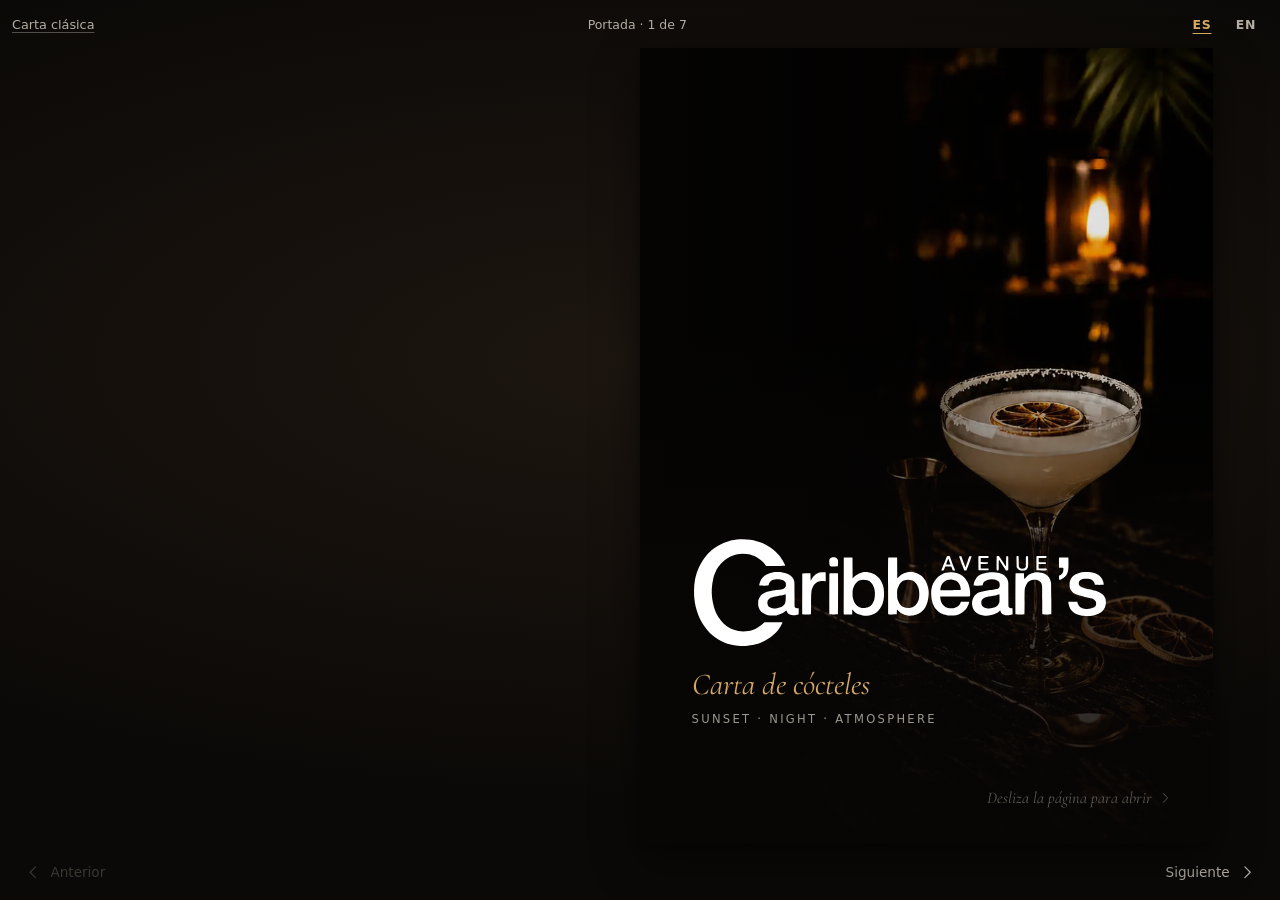
==== commit e4092cd4: "Deslizar robusto en todos los móviles, pellizco que vuelve y sin zoom por doble toque - El libro se " ====
--- a/libro/index.html
+++ b/libro/index.html
@@ -2,7 +2,7 @@
 <html lang="es">
   <head>
     <meta charset="utf-8">
-    <meta name="viewport" content="width=device-width, initial-scale=1, viewport-fit=cover">
+    <meta name="viewport" content="width=device-width, initial-scale=1, maximum-scale=1, user-scalable=no, viewport-fit=cover">
     <meta name="theme-color" content="#0d0b09">
     <meta name="robots" content="noindex">
     <meta name="description" content="Carta de cócteles de Caribbean's Avenue, en formato libro.">
--- a/libro/css/editorial.css
+++ b/libro/css/editorial.css
@@ -55,6 +55,30 @@
 
 .tm-word {
   display: inline-block;
+}
+
+/* ---------- Touch ownership ----------
+   The book handles every gesture itself (turning pages, pinch that springs back), so the browser
+   must not pan, rubber-band, double-tap-zoom or pinch-zoom anything inside it. touch-action is not
+   inherited and stops at scroll containers (each page is one), hence the universal selector. */
+html,
+body {
+  overscroll-behavior: none;
+}
+
+.app,
+.app * {
+  touch-action: none !important;
+}
+
+.detail-surface,
+.detail-surface * {
+  touch-action: pan-y !important;
+}
+
+.stage.is-pinching {
+  position: relative;
+  z-index: 20;
 }
 
 /* ---------- App frame ---------- */
@@ -166,7 +190,6 @@
   justify-content: center;
   min-height: 0;
   margin: 0 var(--ed-stage-gap);
-  touch-action: pan-y pinch-zoom;
   user-select: none;
   -webkit-user-select: none;
   -webkit-touch-callout: none;
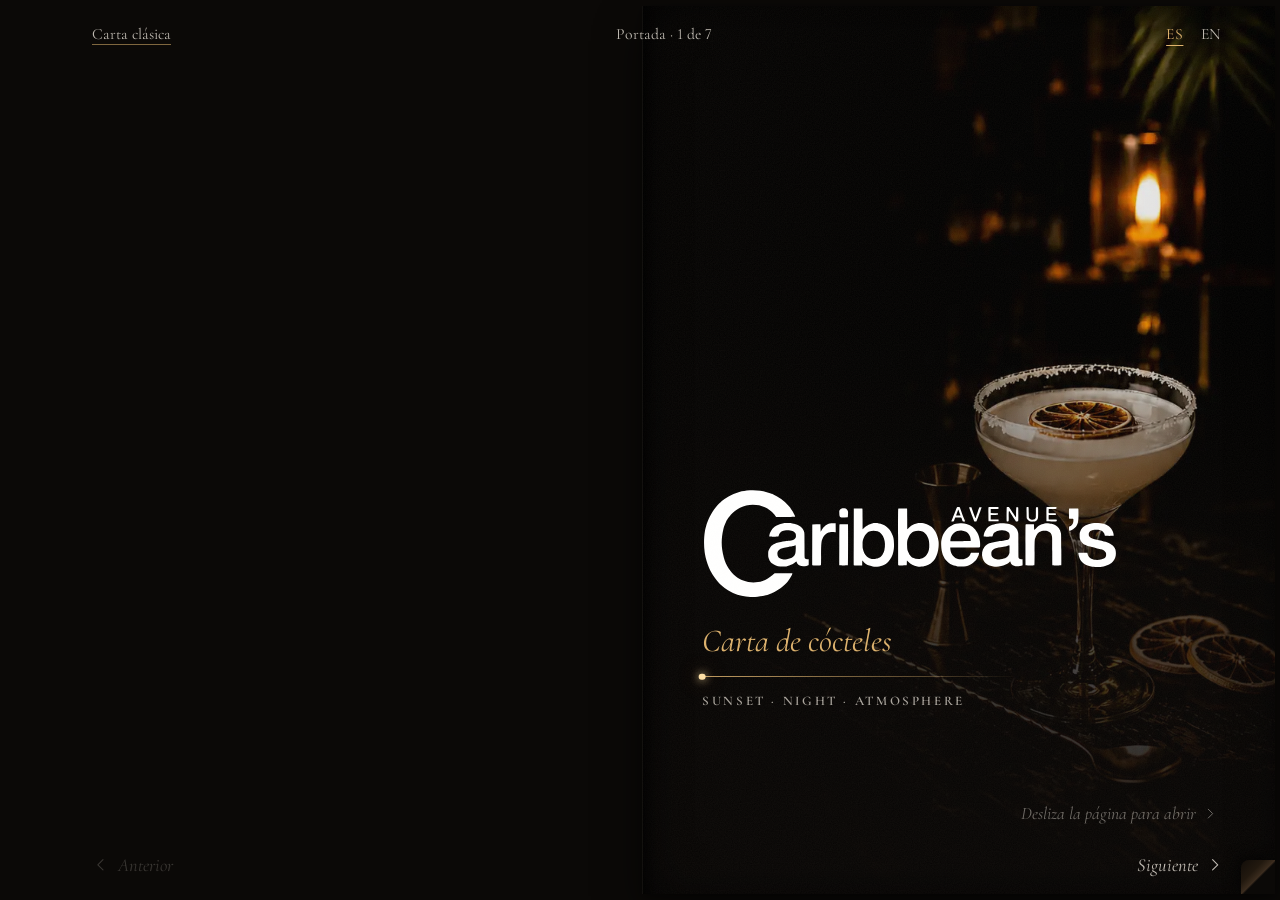
==== commit 39adfb5a: "Libro con la estética de la carta clásica; ficha sin scroll que repite el hielo - Páginas nocturnas " ====
--- a/libro/index.html
+++ b/libro/index.html
@@ -141,10 +141,6 @@
             <p class="detail-allergens" id="detailAllergens"></p>
           </section>
           <p class="detail-meta" id="detailMeta"></p>
-          <button class="detail-replay" id="detailReplay" type="button" hidden>
-            <svg viewBox="0 0 24 24" aria-hidden="true"><path d="M4 12a8 8 0 1 0 2.4-5.7M4 4v4.5h4.5"/></svg>
-            <span data-i18n="replay">Ver de nuevo</span>
-          </button>
         </div>
       </div>
     </dialog>
--- a/libro/css/tokens.css
+++ b/libro/css/tokens.css
@@ -54,3 +54,11 @@
   --ed-stage-gap: 0.5rem;
   --ed-tap: 2.75rem;             /* minimum touch target */
 }
+
+:root {
+  /* Night pages */
+  --ed-night: #0d0b09;
+  --ed-gold: #d7ac67;
+  --ed-cream: #f3ece0;
+  --ed-cream-soft: rgba(243, 236, 224, 0.78);
+}
--- a/libro/themes/caribbeans-avenue.css
+++ b/libro/themes/caribbeans-avenue.css
@@ -27,3 +27,11 @@
   --ed-accent: #7a5a24;
   --ed-accent-bright: #d7ac67;
 }
+
+/* Night pages (the classic menu's world) */
+:root {
+  --ed-night: #0b0907;
+  --ed-gold: #e0b46e;
+  --ed-cream: #f2ece2;
+  --ed-cream-soft: rgba(242, 236, 226, 0.78);
+}
--- a/libro/css/editorial.css
+++ b/libro/css/editorial.css
@@ -10,6 +10,7 @@
   height: 100%;
   margin: 0;
   overflow: hidden;
+  overscroll-behavior: none;
   background: var(--ed-table);
   color: var(--ed-on-dark);
   font-family: var(--ed-sans);
@@ -18,9 +19,6 @@
 
 body {
   min-width: 320px;
-  background:
-    radial-gradient(120% 70% at 50% 40%, var(--ed-table-light), transparent 70%),
-    var(--ed-table);
 }
 
 button {
@@ -61,147 +59,167 @@
    The book handles every gesture itself (turning pages, pinch that springs back), so the browser
    must not pan, rubber-band, double-tap-zoom or pinch-zoom anything inside it. touch-action is not
    inherited and stops at scroll containers (each page is one), hence the universal selector. */
-html,
-body {
-  overscroll-behavior: none;
-}
-
 .app,
 .app * {
   touch-action: none !important;
 }
 
-.detail-surface,
-.detail-surface * {
-  touch-action: pan-y !important;
+.detail,
+.detail * {
+  touch-action: manipulation !important;
 }
 
 .stage.is-pinching {
+  z-index: 20;
+}
+
+/* ---------- App frame: the book fills the screen, its chrome is printed on the page ---------- */
+
+.app {
   position: relative;
-  z-index: 20;
-}
-
-/* ---------- App frame ---------- */
-
-.app {
-  display: grid;
-  grid-template-rows: var(--ed-chrome-top) minmax(0, 1fr) var(--ed-chrome-bottom);
   height: 100vh;
   height: 100svh;
-  padding: env(safe-area-inset-top) env(safe-area-inset-right) env(safe-area-inset-bottom) env(safe-area-inset-left);
+  container-type: inline-size;
   transform-origin: 50% 45%;
 }
 
+.stage {
+  position: absolute;
+  inset:
+    max(0.35rem, env(safe-area-inset-top))
+    max(0.3rem, env(safe-area-inset-right))
+    max(0.35rem, env(safe-area-inset-bottom))
+    max(0.55rem, env(safe-area-inset-left));
+  display: flex;
+  align-items: center;
+  justify-content: center;
+  user-select: none;
+  -webkit-user-select: none;
+  -webkit-touch-callout: none;
+}
+
+.book {
+  width: 100%;
+}
+
+.stage.is-dragging,
+.stage.is-dragging * {
+  cursor: grabbing;
+}
+
 .chrome {
+  position: absolute;
+  z-index: 30;
+  right: calc(max(0.3rem, env(safe-area-inset-right)) + 4cqw);
+  left: calc(max(0.55rem, env(safe-area-inset-left)) + 6.5cqw);
   display: flex;
   align-items: center;
   justify-content: space-between;
   gap: var(--ed-s3);
-  padding: 0 var(--ed-s3);
-  color: var(--ed-on-dark-soft);
-  font-size: 0.8rem;
+  color: var(--ed-cream-soft);
+  font-family: var(--ed-serif);
+  pointer-events: none;
+}
+
+.chrome > * {
+  pointer-events: auto;
+}
+
+.chrome-top {
+  top: calc(max(0.35rem, env(safe-area-inset-top)) + 0.45rem);
+  gap: 0.6rem;
+}
+
+.chrome-bottom {
+  bottom: calc(max(0.35rem, env(safe-area-inset-bottom)) + 0.45rem);
 }
 
 .chrome-link {
   display: inline-flex;
+  flex: 0 0 auto;
+  white-space: nowrap;
   align-items: center;
   min-height: var(--ed-tap);
   color: inherit;
   text-decoration: underline;
-  text-decoration-color: rgba(243, 236, 224, 0.3);
-  text-underline-offset: 0.25em;
+  font-size: 0.98rem;
+  text-decoration-color: rgba(224, 180, 110, 0.55);
+  text-decoration-thickness: 1px;
+  text-underline-offset: 0.35em;
 }
 
 .folio {
   overflow: hidden;
-  font-size: 0.78rem;
-  font-variant-numeric: tabular-nums;
+  font-size: 0.98rem;
+  font-variant-numeric: lining-nums;
   text-overflow: ellipsis;
   white-space: nowrap;
 }
 
 .lang {
   display: flex;
+  flex: 0 0 auto;
+  margin-right: -0.3rem;
 }
 
 .lang button {
-  min-width: var(--ed-tap);
+  min-width: 2.25rem;
   min-height: var(--ed-tap);
   padding: 0;
   border: 0;
   background: transparent;
-  color: var(--ed-on-dark-soft);
-  font-size: 0.78rem;
-  font-weight: 600;
-  letter-spacing: 0.06em;
+  color: var(--ed-cream-soft);
+  font-family: var(--ed-serif);
+  font-size: 0.98rem;
+  letter-spacing: 0.04em;
   cursor: pointer;
 }
 
 .lang button[aria-pressed="true"] {
-  color: var(--ed-accent-bright);
+  color: var(--ed-gold);
   text-decoration: underline;
-  text-underline-offset: 0.35em;
+  text-decoration-thickness: 1px;
+  text-underline-offset: 0.4em;
 }
 
 .turn {
   display: inline-flex;
   align-items: center;
-  gap: var(--ed-s2);
+  gap: 0.55rem;
   min-height: var(--ed-tap);
-  padding: 0 var(--ed-s3);
+  padding: 0;
   border: 0;
   background: transparent;
-  color: var(--ed-on-dark-soft);
-  font-size: 0.85rem;
+  color: var(--ed-cream-soft);
+  font-family: var(--ed-serif);
+  font-size: 1.15rem;
+  font-style: italic;
   cursor: pointer;
   transition: color var(--ed-dur-micro) ease, opacity var(--ed-dur-micro) ease;
 }
 
 .turn svg,
-.detail-close svg,
-.detail-replay svg {
-  width: 1.15rem;
-  height: 1.15rem;
+.detail-close svg {
+  width: 1.1rem;
+  height: 1.1rem;
   fill: none;
   stroke: currentColor;
-  stroke-width: 1.6;
+  stroke-width: 1.5;
   stroke-linecap: round;
   stroke-linejoin: round;
 }
 
 .turn:disabled {
-  opacity: 0.28;
+  opacity: 0.25;
   cursor: default;
 }
 
 @media (hover: hover) {
   .turn:not(:disabled):hover,
-  .chrome-link:hover {
-    color: var(--ed-on-dark);
+  .chrome-link:hover,
+  .lang button:hover {
+    color: var(--ed-cream);
   }
-}
-
-/* ---------- Stage & book ---------- */
-
-.stage {
-  position: relative;
-  display: flex;
-  align-items: center;
-  justify-content: center;
-  min-height: 0;
-  margin: 0 var(--ed-stage-gap);
-  user-select: none;
-  -webkit-user-select: none;
-  -webkit-touch-callout: none;
-}
-
-.book {
-  width: 100%;
-}
-
-.stage.is-dragging,
-.stage.is-dragging * {
-  cursor: grabbing;
 }
 
 .noscript {
@@ -214,63 +232,350 @@
 }
 
 .noscript a {
-  color: var(--ed-accent-bright);
-}
-
-/* ---------- Pages ---------- */
+  color: var(--ed-gold);
+}
+
+/* ---------- Pages: night paper ---------- */
 
 .page {
+  --pad-top: 4.6rem;
+  --pad-bottom: 6rem;
+  --pad-left: 9.5cqw;
   position: relative;
   overflow: hidden;
   container-type: size;
-  background: var(--ed-paper);
-  color: var(--ed-ink);
+  background:
+    radial-gradient(120% 80% at 18% 22%, rgba(80, 52, 28, 0.3), transparent 62%),
+    var(--ed-night);
+  color: var(--ed-cream);
   box-shadow: var(--ed-paper-shadow);
 }
 
-.page--paper {
-  --grain: url("data:image/svg+xml,%3Csvg xmlns='http://www.w3.org/2000/svg' width='180' height='180'%3E%3Cfilter id='n'%3E%3CfeTurbulence type='fractalNoise' baseFrequency='.85' numOctaves='2' stitchTiles='stitch'/%3E%3CfeColorMatrix values='0 0 0 0 .12 0 0 0 0 .1 0 0 0 0 .08 0 0 0 .1 0'/%3E%3C/filter%3E%3Crect width='100%25' height='100%25' filter='url(%23n)'/%3E%3C/svg%3E");
+/* the paper: grain, a darker gutter, the edge of the sheet */
+.page::before {
+  content: "";
+  position: absolute;
+  inset: 0;
+  z-index: 3;
+  pointer-events: none;
   background:
-    linear-gradient(90deg, rgba(40, 28, 16, var(--ed-spine-shade)), rgba(40, 28, 16, 0) 7%),
-    var(--grain),
-    linear-gradient(180deg, var(--ed-paper), var(--ed-paper-shade));
-}
-
-/* Left-hand pages of a spread carry the gutter on the right. */
-.page--paper.--left {
+    linear-gradient(90deg, rgba(0, 0, 0, 0.55), rgba(0, 0, 0, 0.12) 2.2%, transparent 7%),
+    url("data:image/svg+xml,%3Csvg xmlns='http://www.w3.org/2000/svg' width='180' height='180'%3E%3Cfilter id='n'%3E%3CfeTurbulence type='fractalNoise' baseFrequency='.85' numOctaves='2' stitchTiles='stitch'/%3E%3CfeColorMatrix values='0 0 0 0 .9 0 0 0 0 .8 0 0 0 0 .6 0 0 0 .05 0'/%3E%3C/filter%3E%3Crect width='100%25' height='100%25' filter='url(%23n)'/%3E%3C/svg%3E");
+  box-shadow:
+    inset 1px 0 0 rgba(255, 236, 205, 0.06),
+    inset 0 0 3rem rgba(0, 0, 0, 0.45);
+}
+
+.page.--left::before {
   background:
-    linear-gradient(270deg, rgba(40, 28, 16, var(--ed-spine-shade)), rgba(40, 28, 16, 0) 7%),
-    var(--grain),
-    linear-gradient(180deg, var(--ed-paper), var(--ed-paper-shade));
+    linear-gradient(270deg, rgba(0, 0, 0, 0.55), rgba(0, 0, 0, 0.12) 2.2%, transparent 7%),
+    url("data:image/svg+xml,%3Csvg xmlns='http://www.w3.org/2000/svg' width='180' height='180'%3E%3Cfilter id='n'%3E%3CfeTurbulence type='fractalNoise' baseFrequency='.85' numOctaves='2' stitchTiles='stitch'/%3E%3CfeColorMatrix values='0 0 0 0 .9 0 0 0 0 .8 0 0 0 0 .6 0 0 0 .05 0'/%3E%3C/filter%3E%3Crect width='100%25' height='100%25' filter='url(%23n)'/%3E%3C/svg%3E");
+}
+
+/* a lifted corner: the page can be turned */
+.page:not(.page--back)::after {
+  content: "";
+  position: absolute;
+  right: 0;
+  bottom: 0;
+  z-index: 4;
+  width: 2.1rem;
+  height: 2.1rem;
+  pointer-events: none;
+  background: linear-gradient(315deg, var(--ed-table) 0 46%, #3b2c1e 50%, #22190f 66%, #120d09 100%);
+  border-top-left-radius: 0.5rem;
+  box-shadow: -0.35rem -0.35rem 0.8rem rgba(0, 0, 0, 0.45);
+}
+
+.page.--left::after {
+  display: none;
+}
+
+.page-photo {
+  position: absolute;
+  inset: 0;
+  overflow: hidden;
+  background: #0c0907;
+}
+
+.page-photo img {
+  width: 100%;
+  height: 100%;
+  object-fit: cover;
+  object-position: 80% center;
+  opacity: 0;
+  transition: opacity 600ms var(--ed-ease-out);
+}
+
+.page-photo img.is-loaded {
+  opacity: 1;
+}
+
+/* text sits on the dark left of the photo */
+.page-shade {
+  position: absolute;
+  inset: 0;
+  background:
+    linear-gradient(90deg, rgba(9, 7, 5, 0.94) 0%, rgba(9, 7, 5, 0.8) 42%, rgba(9, 7, 5, 0.25) 72%, rgba(9, 7, 5, 0.04) 100%),
+    linear-gradient(180deg, rgba(0, 0, 0, 0.35), transparent 22%, transparent 70%, rgba(0, 0, 0, 0.75));
+}
+
+.page[data-category="mojitos"] .page-photo img {
+  object-position: 95% center;
+  transform: translateX(6%) scale(1.03);
+}
+
+.page[data-category="clasicos"] .page-photo img {
+  transform: scale(1.45);
+  transform-origin: 30% 30%;
+}
+
+.page[data-category="sin-alcohol"] .page-photo img {
+  object-position: 70% center;
+  filter: brightness(0.62) saturate(0.85);
+}
+
+.page[data-category="sin-alcohol"] .page-shade {
+  background:
+    linear-gradient(90deg, rgba(9, 7, 5, 0.96) 0%, rgba(9, 7, 5, 0.86) 48%, rgba(9, 7, 5, 0.4) 78%, rgba(9, 7, 5, 0.2) 100%),
+    linear-gradient(180deg, rgba(0, 0, 0, 0.45), transparent 25%, transparent 70%, rgba(0, 0, 0, 0.75));
+}
+
+.page-glow {
+  position: absolute;
+  inset: 0;
+  background: radial-gradient(70% 45% at 85% 72%, rgba(176, 112, 52, 0.16), transparent 70%);
 }
 
 .page-body {
   position: absolute;
-  inset: 9cqh 8cqw 9cqh 11cqw;
+  inset: var(--pad-top) 31cqw var(--pad-bottom) var(--pad-left);
+  z-index: 2;
   display: flex;
   flex-direction: column;
 }
 
+.page--contents .page-body {
+  right: 9cqw;
+}
+
+/* Titles */
+.cat-title {
+  color: var(--ed-cream);
+  font-family: var(--ed-serif);
+  font-size: min(15cqw, 7.6cqh);
+  font-weight: 600;
+  line-height: 0.9;
+  letter-spacing: -0.005em;
+  text-shadow: 0 0.2rem 1.6rem rgba(0, 0, 0, 0.5);
+}
+
+.cat-sub {
+  margin-top: 1cqh;
+  color: var(--ed-gold);
+  font-family: var(--ed-serif);
+  font-size: min(4.2cqw, 2.15cqh);
+  font-weight: 600;
+  letter-spacing: 0.32em;
+  text-transform: uppercase;
+}
+
+.gold-rule {
+  position: relative;
+  display: block;
+  flex: 0 0 auto;
+  width: calc(100% + 6cqw);
+  height: 1px;
+  margin: 2.6cqh 0 2.4cqh;
+  background: linear-gradient(90deg, rgba(224, 180, 110, 0.85), rgba(224, 180, 110, 0.35) 70%, transparent);
+}
+
+.gold-rule::before {
+  content: "";
+  position: absolute;
+  left: 0;
+  top: 50%;
+  width: 0.42rem;
+  height: 0.42rem;
+  border-radius: 50%;
+  background: #ffe1a6;
+  box-shadow: 0 0 0.5rem rgba(255, 225, 166, 0.9), 0 0 1.2rem rgba(212, 124, 42, 0.5);
+  transform: translate(-50%, -50%);
+}
+
+/* The gold thread with a lit dot per drink */
+.cat-list {
+  /* reference: thread at 10.6 % of the page width, names at 16 % */
+  --thread: 0.2rem;
+  --indent: max(1.45rem, 6.2cqw);
+  position: relative;
+  display: grid;
+  gap: 1.8cqh;
+  padding-left: var(--indent);
+}
+
+.cat-list::before {
+  content: "";
+  position: absolute;
+  left: var(--thread);
+  top: 1.2cqh;
+  bottom: 0.4cqh;
+  width: 1px;
+  background: linear-gradient(180deg, rgba(224, 180, 110, 0.9), rgba(224, 180, 110, 0.35));
+}
+
+.cat-list > li {
+  position: relative;
+}
+
+.cat-list > li + li {
+  padding-top: 1.8cqh;
+}
+
+/* short gold hairline between drinks */
+.cat-list > li + li::before {
+  content: "";
+  position: absolute;
+  left: 0;
+  top: 0;
+  width: 2.4rem;
+  height: 1px;
+  background: rgba(224, 180, 110, 0.6);
+}
+
+.dish,
+.contents-entry,
+.top-entry {
+  width: 100%;
+  padding: 0;
+  border: 0;
+  background: transparent;
+  color: inherit;
+  text-align: left;
+  cursor: pointer;
+  -webkit-tap-highlight-color: transparent;
+}
+
+.dish {
+  position: relative;
+  display: grid;
+  gap: 0.5cqh;
+}
+
+.dish::before {
+  content: "";
+  position: absolute;
+  left: calc(-1 * var(--indent) + var(--thread));
+  top: 1.1cqh;
+  width: max(0.58rem, 2.3cqw);
+  height: max(0.58rem, 2.3cqw);
+  border-radius: 50%;
+  background: #ffd38c;
+  box-shadow: 0 0 0.5rem rgba(255, 211, 140, 0.85), 0 0 1.3rem rgba(218, 132, 43, 0.45);
+  transform: translateX(-50%);
+  transition: transform 300ms var(--ed-ease-out);
+}
+
+.dish:active::before {
+  transform: translateX(-50%) scale(1.3);
+}
+
+.dish-line {
+  display: flex;
+  align-items: baseline;
+  gap: 0.8rem;
+  text-shadow: 0 0.1rem 0.9rem rgba(0, 0, 0, 0.7);
+}
+
+.dish-name {
+  color: var(--ed-cream);
+  font-family: var(--ed-serif);
+  font-size: min(6.5cqw, 3.4cqh);
+  font-weight: 600;
+  line-height: 1.1;
+  transition: color var(--ed-dur-micro) ease;
+}
+
+.dish-price {
+  margin-left: auto;
+  color: var(--ed-gold);
+  font-family: var(--ed-serif);
+  font-size: min(6.2cqw, 3.2cqh);
+  font-weight: 600;
+  font-variant-numeric: lining-nums tabular-nums;
+  white-space: nowrap;
+}
+
+.dish-desc {
+  max-width: 24ch;
+  color: var(--ed-cream-soft);
+  font-family: var(--ed-serif);
+  font-size: min(4.7cqw, 2.45cqh);
+  font-style: italic;
+  line-height: 1.32;
+}
+
+.dish-mark {
+  display: inline-flex;
+  align-items: center;
+  gap: 0.45rem;
+  margin-top: 0.3cqh;
+  color: var(--ed-gold);
+  font-family: var(--ed-serif);
+  font-size: min(4.6cqw, 2.4cqh);
+}
+
+.mark-star {
+  flex: 0 0 auto;
+  width: 0.95em;
+  height: 0.95em;
+  fill: none;
+  stroke: currentColor;
+  stroke-width: 1.6;
+  stroke-linejoin: round;
+}
+
+@media (hover: hover) {
+  .dish:hover .dish-name,
+  .contents-entry:hover .contents-name,
+  .top-entry:hover .top-entry-name {
+    color: var(--ed-gold);
+  }
+}
+
+/* Running foot: name — rule — number */
 .folio-foot {
   position: absolute;
-  right: 8cqw;
-  bottom: 3.6cqh;
-  left: 11cqw;
-  display: flex;
-  justify-content: space-between;
-  color: var(--ed-ink-soft);
-  font-family: var(--ed-serif);
-  font-size: 0.95rem;
+  right: 7cqw;
+  bottom: 4.2rem;
+  left: var(--pad-left);
+  z-index: 2;
+  display: flex;
+  align-items: center;
+  gap: 1rem;
+  color: var(--ed-gold);
+  font-family: var(--ed-serif);
+  font-size: 1.05rem;
   font-variant: small-caps;
-  font-variant-numeric: oldstyle-nums;
-  letter-spacing: 0.05em;
+  letter-spacing: 0.08em;
+}
+
+.folio-line {
+  flex: 1 1 auto;
+  height: 1px;
+  background: rgba(224, 180, 110, 0.4);
+}
+
+.folio-num {
+  color: var(--ed-cream-soft);
+  font-variant: normal;
+  font-variant-numeric: lining-nums tabular-nums;
 }
 
 /* Cover */
 .page--cover,
 .page--back {
   background: #0b0907;
-  color: var(--ed-on-dark);
 }
 
 .cover-photo {
@@ -286,15 +591,16 @@
   position: absolute;
   inset: 0;
   background:
-    linear-gradient(0deg, rgba(8, 6, 5, 0.94) 0%, rgba(8, 6, 5, 0.72) 34%, rgba(8, 6, 5, 0.12) 64%),
+    linear-gradient(0deg, rgba(8, 6, 5, 0.94) 0%, rgba(8, 6, 5, 0.7) 34%, rgba(8, 6, 5, 0.1) 64%),
     linear-gradient(90deg, rgba(8, 6, 5, 0.55), transparent 70%);
 }
 
 .cover-text {
   position: absolute;
   right: 10cqw;
-  bottom: 15cqh;
-  left: 9cqw;
+  bottom: 21cqh;
+  left: var(--pad-left);
+  z-index: 2;
 }
 
 /* The real logotype: never re-set in a font. */
@@ -311,31 +617,39 @@
 }
 
 .cover-sub {
-  margin-top: 1.1rem;
-  color: var(--ed-accent-bright);
-  font-family: var(--ed-serif);
-  font-size: clamp(1.25rem, 6.4cqw, 1.9rem);
+  margin-top: 1.4rem;
+  color: var(--ed-gold);
+  font-family: var(--ed-serif);
+  font-size: clamp(1.35rem, 6.6cqw, 2rem);
   font-style: italic;
 }
 
+.page--cover .gold-rule {
+  width: 62%;
+  margin: 1rem 0 0.9rem;
+}
+
 .cover-tagline {
-  margin-top: 0.5rem;
-  color: var(--ed-on-dark-soft);
-  font-size: 0.72rem;
+  color: var(--ed-cream-soft);
+  font-family: var(--ed-serif);
+  font-size: 0.82rem;
+  font-weight: 600;
   letter-spacing: 0.2em;
   text-transform: uppercase;
+  white-space: nowrap;
 }
 
 .cover-hint {
   position: absolute;
-  right: 7cqw;
-  bottom: 5cqh;
+  right: 9cqw;
+  bottom: 4.6rem;
+  z-index: 2;
   display: inline-flex;
   align-items: center;
-  gap: 0.3rem;
-  color: var(--ed-on-dark-soft);
-  font-family: var(--ed-serif);
-  font-size: 1.02rem;
+  gap: 0.35rem;
+  color: var(--ed-cream-soft);
+  font-family: var(--ed-serif);
+  font-size: 1.1rem;
   font-style: italic;
 }
 
@@ -348,34 +662,8 @@
 }
 
 /* Contents */
-.contents-title,
-.cat-title {
-  font-family: var(--ed-serif);
-  font-weight: var(--ed-display-weight);
-  line-height: 0.92;
-  letter-spacing: -0.01em;
-  text-wrap: balance;
-}
-
-.contents-title {
-  font-size: clamp(2.4rem, 14cqw, 4.4rem);
-}
-
 .contents-list {
-  margin-top: 4.5cqh;
-  border-bottom: 1px solid var(--ed-ink-faint);
-}
-
-.contents-entry,
-.top-entry,
-.dish {
-  width: 100%;
-  border: 0;
-  background: transparent;
-  color: inherit;
-  text-align: left;
-  cursor: pointer;
-  -webkit-tap-highlight-color: transparent;
+  display: grid;
 }
 
 .contents-entry {
@@ -384,22 +672,22 @@
   align-items: baseline;
   column-gap: var(--ed-s3);
   min-height: var(--ed-tap);
-  padding: 1.6cqh 0;
-  border-top: 1px solid var(--ed-ink-faint);
+  padding: 1.3cqh 0;
+  border-bottom: 1px solid rgba(224, 180, 110, 0.22);
 }
 
 .contents-name {
   font-family: var(--ed-serif);
-  font-size: clamp(1.3rem, 6.6cqw, 1.8rem);
+  font-size: min(7.2cqw, 3.6cqh);
   font-weight: 600;
   line-height: 1.05;
 }
 
 .contents-sub {
   grid-column: 1;
-  color: var(--ed-ink-soft);
-  font-family: var(--ed-serif);
-  font-size: 1rem;
+  color: var(--ed-cream-soft);
+  font-family: var(--ed-serif);
+  font-size: min(4.4cqw, 2.3cqh);
   font-style: italic;
 }
 
@@ -407,39 +695,39 @@
   grid-column: 2;
   grid-row: 1 / span 2;
   align-self: center;
-  color: var(--ed-accent);
-  font-family: var(--ed-serif);
-  font-size: 1.35rem;
-  font-weight: 600;
-  font-variant-numeric: oldstyle-nums;
+  color: var(--ed-gold);
+  font-family: var(--ed-serif);
+  font-size: min(6cqw, 3cqh);
+  font-weight: 600;
+  font-variant-numeric: lining-nums;
 }
 
 .contents-top {
   margin-top: auto;
-  padding-top: 3cqh;
 }
 
 .contents-top-title {
   display: flex;
   align-items: center;
-  gap: 0.4rem;
-  color: var(--ed-accent);
-  font-size: 0.78rem;
-  font-weight: 650;
-  letter-spacing: 0.08em;
+  gap: 0.5rem;
+  color: var(--ed-gold);
+  font-family: var(--ed-serif);
+  font-size: min(4.4cqw, 2.3cqh);
+  font-weight: 600;
+  letter-spacing: 0.24em;
+  text-transform: uppercase;
 }
 
 .contents-top-lede {
-  margin-top: 0.2rem;
-  color: var(--ed-ink-soft);
-  font-family: var(--ed-serif);
-  font-size: 1rem;
+  margin-top: 0.3rem;
+  color: var(--ed-cream-soft);
+  font-family: var(--ed-serif);
+  font-size: min(4.4cqw, 2.3cqh);
   font-style: italic;
 }
 
 .contents-top-list {
-  margin-top: 0.6rem;
-  counter-reset: top;
+  margin-top: 0.5rem;
 }
 
 .top-entry {
@@ -447,166 +735,35 @@
   align-items: baseline;
   gap: var(--ed-s3);
   min-height: var(--ed-tap);
-  padding: 0.55rem 0;
-  border-top: 1px solid var(--ed-ink-faint);
+  padding: 0.5rem 0;
+  border-top: 1px solid rgba(224, 180, 110, 0.22);
 }
 
 .top-entry-name {
   font-family: var(--ed-serif);
-  font-size: 1.18rem;
+  font-size: min(5.4cqw, 2.8cqh);
   font-weight: 600;
 }
 
 .top-entry-price {
   margin-left: auto;
-  color: var(--ed-accent);
-  font-family: var(--ed-serif);
-  font-size: 1.12rem;
-  font-weight: 600;
-  font-variant-numeric: tabular-nums;
-}
-
-.mark-star {
-  flex: 0 0 auto;
-  width: 0.95em;
-  height: 0.95em;
-  fill: none;
-  stroke: currentColor;
-  stroke-width: 1.7;
-  stroke-linejoin: round;
-}
-
-/* Category pages: an off-centre photograph, then the list. */
-.page--category {
-  --photo-h: 33cqh;
-}
-
-.page--category:has(.cat-list[data-count="4"]) {
-  --photo-h: 25cqh;
-}
-
-.cat-photo {
-  position: absolute;
-  top: 0;
-  left: 0;
-  width: 80%;
-  height: var(--photo-h);
-  overflow: hidden;
-  background: #2a2119;
-}
-
-.cat-photo--right {
-  right: 0;
-  left: auto;
-}
-
-.cat-photo img {
-  width: 100%;
-  height: 100%;
-  object-fit: cover;
-  object-position: 70% 42%;
-  opacity: 0;
-  transition: opacity 500ms var(--ed-ease-out);
-}
-
-.cat-photo img.is-loaded {
-  opacity: 1;
-}
-
-.page--category .page-body {
-  top: calc(var(--photo-h) + 4.2cqh);
-}
-
-.cat-title {
-  font-size: clamp(2.3rem, 12.5cqw, 4rem);
-}
-
-.cat-sub {
-  margin-top: 0.35rem;
-  color: var(--ed-ink-soft);
-  font-family: var(--ed-serif);
-  font-size: 1.1rem;
-  font-style: italic;
-}
-
-.cat-list {
-  margin-top: 3.2cqh;
-}
-
-.cat-list > li + li {
-  border-top: 1px solid var(--ed-ink-faint);
-}
-
-.dish {
-  display: grid;
-  gap: 0.2rem;
-  padding: 1.7cqh 0;
-}
-
-.dish-line {
-  display: flex;
-  align-items: baseline;
-  gap: var(--ed-s3);
-}
-
-.dish-name {
-  font-family: var(--ed-serif);
-  font-size: clamp(1.25rem, 6.3cqw, 1.75rem);
-  font-weight: 600;
-  line-height: 1.05;
-  transition: color var(--ed-dur-micro) ease;
-}
-
-.dish-price {
-  margin-left: auto;
-  color: var(--ed-accent);
-  font-family: var(--ed-serif);
-  font-size: clamp(1.15rem, 5.6cqw, 1.5rem);
+  color: var(--ed-gold);
+  font-family: var(--ed-serif);
+  font-size: min(5.2cqw, 2.7cqh);
   font-weight: 600;
   font-variant-numeric: lining-nums tabular-nums;
-  white-space: nowrap;
-}
-
-.dish-desc {
-  max-width: 32ch;
-  color: var(--ed-ink-soft);
-  font-family: var(--ed-serif);
-  font-size: clamp(0.98rem, 4.5cqw, 1.15rem);
-  font-style: italic;
-  line-height: 1.28;
-}
-
-.dish-mark {
-  display: inline-flex;
-  align-items: center;
-  gap: 0.3rem;
-  margin-top: 0.15rem;
-  color: var(--ed-accent);
-  font-size: 0.74rem;
-  font-weight: 600;
-}
-
-.dish:active .dish-name {
-  color: var(--ed-accent);
-}
-
-@media (hover: hover) {
-  .dish:hover .dish-name,
-  .contents-entry:hover .contents-name,
-  .top-entry:hover .top-entry-name {
-    color: var(--ed-accent);
-  }
 }
 
 /* Back cover */
 .back-body {
   position: absolute;
   inset: 0;
+  z-index: 2;
   display: flex;
   flex-direction: column;
   align-items: center;
   justify-content: center;
-  gap: 1.2rem;
+  gap: 1.4rem;
   padding: 10cqh 12cqw;
   text-align: center;
 }
@@ -615,32 +772,29 @@
   width: 4.5rem;
   height: 4.5rem;
   fill: none;
-  stroke: var(--ed-accent-bright);
+  stroke: var(--ed-gold);
   stroke-width: 2.2;
   stroke-linecap: round;
 }
 
-.back-thanks {
-  font-family: var(--ed-serif);
-  font-size: 1.7rem;
-  font-style: italic;
-}
-
 .back-notes {
   display: grid;
-  gap: 0.6rem;
-  max-width: 28ch;
-  color: var(--ed-on-dark-soft);
-  font-size: 0.86rem;
-  line-height: 1.5;
+  gap: 0.8rem;
+  max-width: 26ch;
+  color: var(--ed-cream-soft);
+  font-family: var(--ed-serif);
+  font-size: 1.12rem;
+  font-style: italic;
+  line-height: 1.45;
 }
 
 .back-venue {
-  margin-top: 1rem;
-  color: var(--ed-accent-bright);
-  font-family: var(--ed-serif);
-  font-size: 1.2rem;
-  font-weight: 600;
+  margin-top: 0.6rem;
+  color: var(--ed-gold);
+  font-family: var(--ed-serif);
+  font-size: 1.05rem;
+  font-variant: small-caps;
+  letter-spacing: 0.1em;
 }
 
 /* Without the flipbook: the same pages in a column. */
@@ -656,7 +810,7 @@
   margin: 0 auto var(--ed-s4);
 }
 
-/* ---------- Product detail ---------- */
+/* ---------- Product detail: ivory, exactly one screen, no scrolling ---------- */
 
 .detail {
   position: fixed;
@@ -677,24 +831,24 @@
 }
 
 .detail-surface {
-  --hero-h: min(42svh, 26rem);
   position: absolute;
   inset: 0;
-  overflow-x: hidden;
-  overflow-y: auto;
-  overscroll-behavior: contain;
+  display: flex;
+  flex-direction: column;
+  overflow: hidden;
   background:
     url("data:image/svg+xml,%3Csvg xmlns='http://www.w3.org/2000/svg' width='180' height='180'%3E%3Cfilter id='n'%3E%3CfeTurbulence type='fractalNoise' baseFrequency='.85' numOctaves='2' stitchTiles='stitch'/%3E%3CfeColorMatrix values='0 0 0 0 .12 0 0 0 0 .1 0 0 0 0 .08 0 0 0 .1 0'/%3E%3C/filter%3E%3Crect width='100%25' height='100%25' filter='url(%23n)'/%3E%3C/svg%3E"),
     var(--ed-paper);
 }
 
 .detail-bar {
-  position: sticky;
+  position: absolute;
   top: 0;
+  right: 0;
+  left: 0;
   z-index: 3;
   display: flex;
-  height: calc(3.5rem + env(safe-area-inset-top));
-  padding: calc(env(safe-area-inset-top) + 0.4rem) 0.75rem 0.4rem;
+  padding: calc(env(safe-area-inset-top) + 0.6rem) 0.8rem 0;
   pointer-events: none;
 }
 
@@ -708,31 +862,39 @@
   border-radius: 999px;
   background: rgba(237, 229, 215, 0.9);
   color: var(--ed-ink);
-  font-size: 0.86rem;
+  font-family: var(--ed-serif);
+  font-size: 1.02rem;
   cursor: pointer;
   pointer-events: auto;
 }
 
 .detail-surface:is([data-hero="scene"], [data-hero="photo"]) .detail-close {
   border-color: rgba(243, 236, 224, 0.22);
-  background: rgba(12, 9, 7, 0.55);
+  background: rgba(12, 9, 7, 0.5);
   color: var(--ed-on-dark);
 }
 
+/* the picture takes whatever height the text leaves */
 .detail-hero {
   position: relative;
-  height: var(--hero-h);
-  margin-top: calc(-3.5rem - env(safe-area-inset-top));
+  flex: 1 1 auto;
+  min-height: 28svh;
   overflow: hidden;
   background: #0c0907;
 }
 
+.detail-surface[data-hero="scene"] .detail-hero {
+  cursor: pointer;
+}
+
 .detail-surface[data-hero="type"] .detail-hero {
   display: none;
 }
 
 .detail-scene,
 .detail-photo {
+  position: absolute;
+  inset: 0;
   display: block;
   width: 100%;
   height: 100%;
@@ -743,14 +905,43 @@
 }
 
 .detail-body {
+  flex: 0 0 auto;
+  width: 100%;
   max-width: 38rem;
   margin: 0 auto;
-  padding: 1.6rem 1.5rem calc(2.5rem + env(safe-area-inset-bottom)) 1.75rem;
-}
-
-/* No photo, no scene: the name is the picture. */
+  padding: min(2.6svh, 1.4rem) 1.5rem calc(min(2.6svh, 1.4rem) + env(safe-area-inset-bottom)) 1.75rem;
+}
+
+/* no picture: the name is the picture, centred in the screen */
+.detail-surface[data-hero="type"] {
+  justify-content: center;
+}
+
 .detail-surface[data-hero="type"] .detail-body {
-  padding-top: clamp(2.2rem, 14svh, 8rem);
+  padding-top: calc(env(safe-area-inset-top) + 4.5rem);
+}
+
+.detail-name {
+  font-family: var(--ed-serif);
+  font-size: min(11vw, 5.4svh, 3.4rem);
+  font-weight: var(--ed-display-weight);
+  line-height: 0.95;
+  letter-spacing: -0.01em;
+  text-wrap: balance;
+}
+
+.detail-surface[data-hero="type"] .detail-name {
+  font-size: min(15vw, 8svh, 5rem);
+  line-height: 0.9;
+}
+
+.detail-price {
+  margin-top: min(1svh, 0.5rem);
+  color: var(--ed-accent);
+  font-family: var(--ed-serif);
+  font-size: min(6.4vw, 3.4svh, 1.7rem);
+  font-weight: 600;
+  font-variant-numeric: lining-nums tabular-nums;
 }
 
 .detail-surface[data-hero="type"] .detail-price {
@@ -767,87 +958,66 @@
   opacity: 0.6;
 }
 
-.detail-name {
-  font-family: var(--ed-serif);
-  font-size: clamp(2.4rem, 11vw, 3.6rem);
-  font-weight: var(--ed-display-weight);
-  line-height: 0.95;
-  letter-spacing: -0.01em;
-  text-wrap: balance;
-}
-
-.detail-surface[data-hero="type"] .detail-name {
-  font-size: clamp(3rem, 15vw, 5rem);
-  line-height: 0.9;
-}
-
-.detail-price {
-  margin-top: 0.6rem;
-  color: var(--ed-accent);
-  font-family: var(--ed-serif);
-  font-size: 1.6rem;
-  font-weight: 600;
-  font-variant-numeric: lining-nums tabular-nums;
-}
-
 .detail-description {
-  max-width: 30ch;
-  margin-top: 0.9rem;
-  font-family: var(--ed-serif);
-  font-size: 1.3rem;
+  max-width: 32ch;
+  margin-top: min(1.4svh, 0.8rem);
+  font-family: var(--ed-serif);
+  font-size: min(5.2vw, 2.75svh, 1.35rem);
   font-style: italic;
-  line-height: 1.38;
+  line-height: 1.32;
 }
 
 .detail-section {
-  margin-top: 1.5rem;
-  padding-top: 0.85rem;
+  margin-top: min(1.7svh, 1.1rem);
+  padding-top: min(1.5svh, 0.85rem);
   border-top: 1px solid var(--ed-ink-faint);
 }
 
 .detail-section h3 {
   color: var(--ed-ink-soft);
-  font-size: 0.78rem;
-  font-weight: 600;
-  letter-spacing: 0.08em;
+  font-family: var(--ed-serif);
+  font-size: min(3.8vw, 2svh, 0.95rem);
+  font-weight: 600;
+  letter-spacing: 0.16em;
+  text-transform: uppercase;
 }
 
 .ingredients {
   display: flex;
   flex-wrap: wrap;
-  gap: 0.15rem 0;
-  margin-top: 0.45rem;
+  margin-top: min(0.6svh, 0.35rem);
 }
 
 .ingredients li {
   font-family: var(--ed-serif);
-  font-size: 1.22rem;
+  font-size: min(4.9vw, 2.6svh, 1.25rem);
   font-weight: 500;
+  line-height: 1.35;
 }
 
 .ingredients li:not(:last-child)::after {
   content: "·";
-  margin: 0 0.55rem;
+  margin: 0 0.5rem;
   color: var(--ed-accent);
 }
 
 .detail-allergens {
-  max-width: 44ch;
-  margin-top: 0.4rem;
+  max-width: 46ch;
+  margin-top: min(0.5svh, 0.3rem);
   color: var(--ed-ink-soft);
-  font-size: 0.92rem;
-  line-height: 1.5;
+  font-size: min(3.7vw, 1.95svh, 0.92rem);
+  line-height: 1.42;
 }
 
 .detail-meta {
   display: flex;
   flex-wrap: wrap;
   align-items: center;
-  gap: 0.4rem 0.8rem;
-  margin-top: 1.4rem;
+  gap: 0.3rem 0.8rem;
+  margin-top: min(1.6svh, 1rem);
   color: var(--ed-ink-soft);
   font-family: var(--ed-serif);
-  font-size: 1.02rem;
+  font-size: min(4.2vw, 2.2svh, 1.05rem);
   font-variant: small-caps;
   letter-spacing: 0.03em;
 }
@@ -856,33 +1026,11 @@
   color: var(--ed-accent);
 }
 
-.detail-replay {
-  position: absolute;
-  top: calc(var(--hero-h) - 3.4rem);
-  right: 0.9rem;
-  z-index: 2;
-  display: inline-flex;
-  align-items: center;
-  gap: 0.35rem;
-  min-height: var(--ed-tap);
-  padding: 0 0.95rem 0 0.75rem;
-  border: 1px solid rgba(243, 236, 224, 0.22);
-  border-radius: 999px;
-  background: rgba(12, 9, 7, 0.5);
-  color: var(--ed-on-dark);
-  font-size: 0.82rem;
-  cursor: pointer;
-}
-
-.detail-replay[hidden] {
-  display: none;
-}
-
 /* ---------- Larger screens ---------- */
 
 @media (min-width: 760px) {
-  .detail-surface {
-    --hero-h: min(52svh, 32rem);
+  .page {
+    --pad-top: 5rem;
   }
 }
 
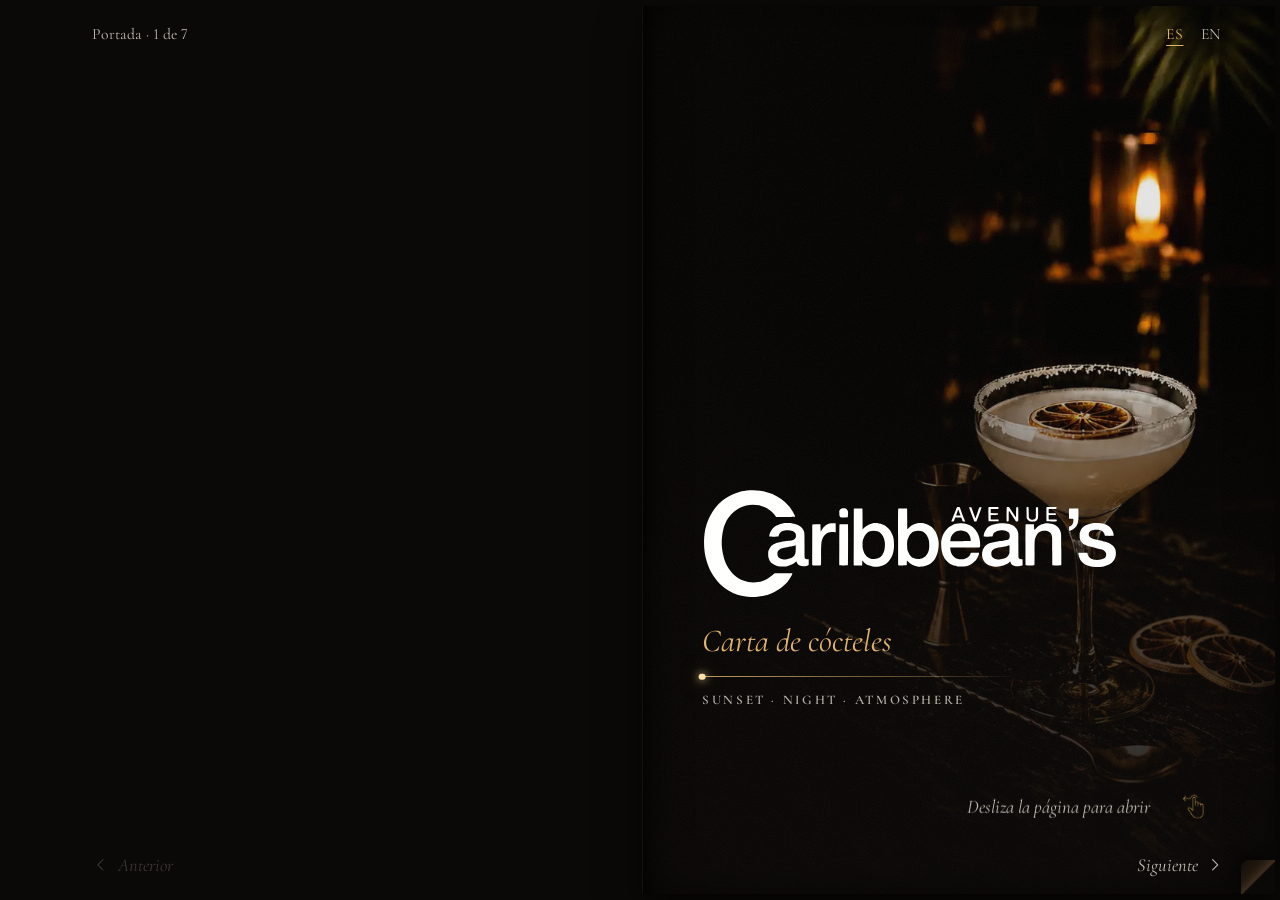
==== commit 3a624e4f: "Cócteles de autor que cobran vida, hielo que ya no se salta y aviso de deslizar animado - Spritz, Po" ====
--- a/libro/index.html
+++ b/libro/index.html
@@ -92,7 +92,6 @@
     </div>
     <div class="app" id="app">
       <header class="chrome chrome-top">
-        <a class="chrome-link" href="../clasica.html" data-i18n="classic">Carta clásica</a>
         <p class="folio" id="folio" aria-live="polite"></p>
         <div class="lang" role="group" aria-label="Idioma / Language">
           <button type="button" data-locale="es" aria-pressed="true">ES</button>
--- a/libro/css/editorial.css
+++ b/libro/css/editorial.css
@@ -134,20 +134,6 @@
   bottom: calc(max(0.35rem, env(safe-area-inset-bottom)) + 0.45rem);
 }
 
-.chrome-link {
-  display: inline-flex;
-  flex: 0 0 auto;
-  white-space: nowrap;
-  align-items: center;
-  min-height: var(--ed-tap);
-  color: inherit;
-  text-decoration: underline;
-  font-size: 0.98rem;
-  text-decoration-color: rgba(224, 180, 110, 0.55);
-  text-decoration-thickness: 1px;
-  text-underline-offset: 0.35em;
-}
-
 .folio {
   overflow: hidden;
   font-size: 0.98rem;
@@ -216,7 +202,6 @@
 
 @media (hover: hover) {
   .turn:not(:disabled):hover,
-  .chrome-link:hover,
   .lang button:hover {
     color: var(--ed-cream);
   }
@@ -646,19 +631,91 @@
   z-index: 2;
   display: inline-flex;
   align-items: center;
-  gap: 0.35rem;
-  color: var(--ed-cream-soft);
-  font-family: var(--ed-serif);
-  font-size: 1.1rem;
+  gap: 0.6rem;
+  color: var(--ed-cream);
+  font-family: var(--ed-serif);
+  font-size: 1.18rem;
   font-style: italic;
-}
-
-.cover-hint svg {
-  width: 1rem;
-  height: 1rem;
-  fill: none;
-  stroke: currentColor;
-  stroke-width: 1.5;
+  pointer-events: none;
+}
+
+/* The hint shows the gesture: the finger drags the page to the left while a gold light runs
+   through the words in the same direction. Loops with a rest, only on the cover. */
+.cover-hint-hand {
+  display: block;
+  flex: 0 0 auto;
+  width: 4rem;
+  height: 2.75rem;
+  margin: -0.4rem -0.5rem -0.4rem 0;
+  animation: cover-hint-drag 3.2s cubic-bezier(0.45, 0, 0.2, 1) 1.4s infinite both;
+}
+
+.cover-hint-hand img {
+  display: block;
+  width: 100%;
+  height: 100%;
+  object-fit: contain;
+  filter: brightness(1.25) drop-shadow(0 0 0.6rem rgba(224, 180, 110, 0.45));
+  user-select: none;
+  -webkit-user-drag: none;
+}
+
+@supports ((-webkit-background-clip: text) or (background-clip: text)) {
+  .cover-hint-text {
+    padding-right: 0.12em; /* the italic overhang stays inside the painted box */
+    background: linear-gradient(100deg, var(--ed-cream) 0 42%, #ffe2a8 47%, var(--ed-gold) 50%, #ffe2a8 53%, var(--ed-cream) 58% 100%) 100% 0 / 300% 100% no-repeat;
+    -webkit-background-clip: text;
+    background-clip: text;
+    color: transparent;
+    animation: cover-hint-shine 3.2s cubic-bezier(0.45, 0, 0.2, 1) 1.4s infinite both;
+  }
+}
+
+@keyframes cover-hint-drag {
+  0%,
+  12% {
+    opacity: 0.9;
+    transform: translate3d(0, 0, 0) scale(1);
+  }
+  22% {
+    opacity: 1;
+    transform: translate3d(0, 0, 0) scale(0.9); /* press */
+  }
+  52% {
+    opacity: 1;
+    transform: translate3d(-1.7rem, 0, 0) scale(0.9); /* drag */
+  }
+  62% {
+    opacity: 0;
+    transform: translate3d(-2rem, 0, 0) scale(1); /* lift */
+  }
+  63% {
+    opacity: 0;
+    transform: translate3d(0.5rem, 0, 0) scale(1);
+  }
+  78%,
+  100% {
+    opacity: 0.9;
+    transform: translate3d(0, 0, 0) scale(1);
+  }
+}
+
+@keyframes cover-hint-shine {
+  0%,
+  20% {
+    background-position: 100% 0;
+  }
+  60%,
+  100% {
+    background-position: 0% 0;
+  }
+}
+
+@media (prefers-reduced-motion: reduce) {
+  .cover-hint-hand,
+  .cover-hint-text {
+    animation: none !important;
+  }
 }
 
 /* Contents */
@@ -868,7 +925,7 @@
   pointer-events: auto;
 }
 
-.detail-surface:is([data-hero="scene"], [data-hero="photo"]) .detail-close {
+.detail-surface:is([data-hero="scene"], [data-hero="photo"], [data-hero="drink"]) .detail-close {
   border-color: rgba(243, 236, 224, 0.22);
   background: rgba(12, 9, 7, 0.5);
   color: var(--ed-on-dark);
@@ -883,8 +940,50 @@
   background: #0c0907;
 }
 
-.detail-surface[data-hero="scene"] .detail-hero {
+.detail-surface:is([data-hero="scene"], [data-hero="drink"]) .detail-hero {
   cursor: pointer;
+}
+
+/* the signature drinks: their photo on the studio black it was shot on, a little light behind */
+.detail-surface[data-hero="drink"] .detail-hero {
+  background: radial-gradient(ellipse 70% 60% at 50% 42%, #1c1510 0%, #0c0907 70%);
+}
+
+.detail-drink {
+  position: absolute;
+  display: block;
+  object-fit: contain;
+}
+
+/* facing «back», so it never sits on the glass */
+.detail-replay {
+  position: absolute;
+  top: calc(env(safe-area-inset-top) + 0.6rem);
+  right: max(0.8rem, env(safe-area-inset-right));
+  z-index: 4;
+  display: inline-flex;
+  align-items: center;
+  gap: 0.35rem;
+  min-height: var(--ed-tap);
+  padding: 0 0.8rem 0 0.6rem;
+  border: 1px solid rgba(243, 236, 224, 0.2);
+  border-radius: 999px;
+  background: rgba(12, 9, 7, 0.55);
+  color: var(--ed-on-dark);
+  font-family: var(--ed-serif);
+  font-size: 0.92rem;
+  font-style: italic;
+  cursor: pointer;
+}
+
+.detail-replay svg {
+  width: 0.95rem;
+  height: 0.95rem;
+  fill: none;
+  stroke: currentColor;
+  stroke-width: 1.5;
+  stroke-linecap: round;
+  stroke-linejoin: round;
 }
 
 .detail-surface[data-hero="type"] .detail-hero {
